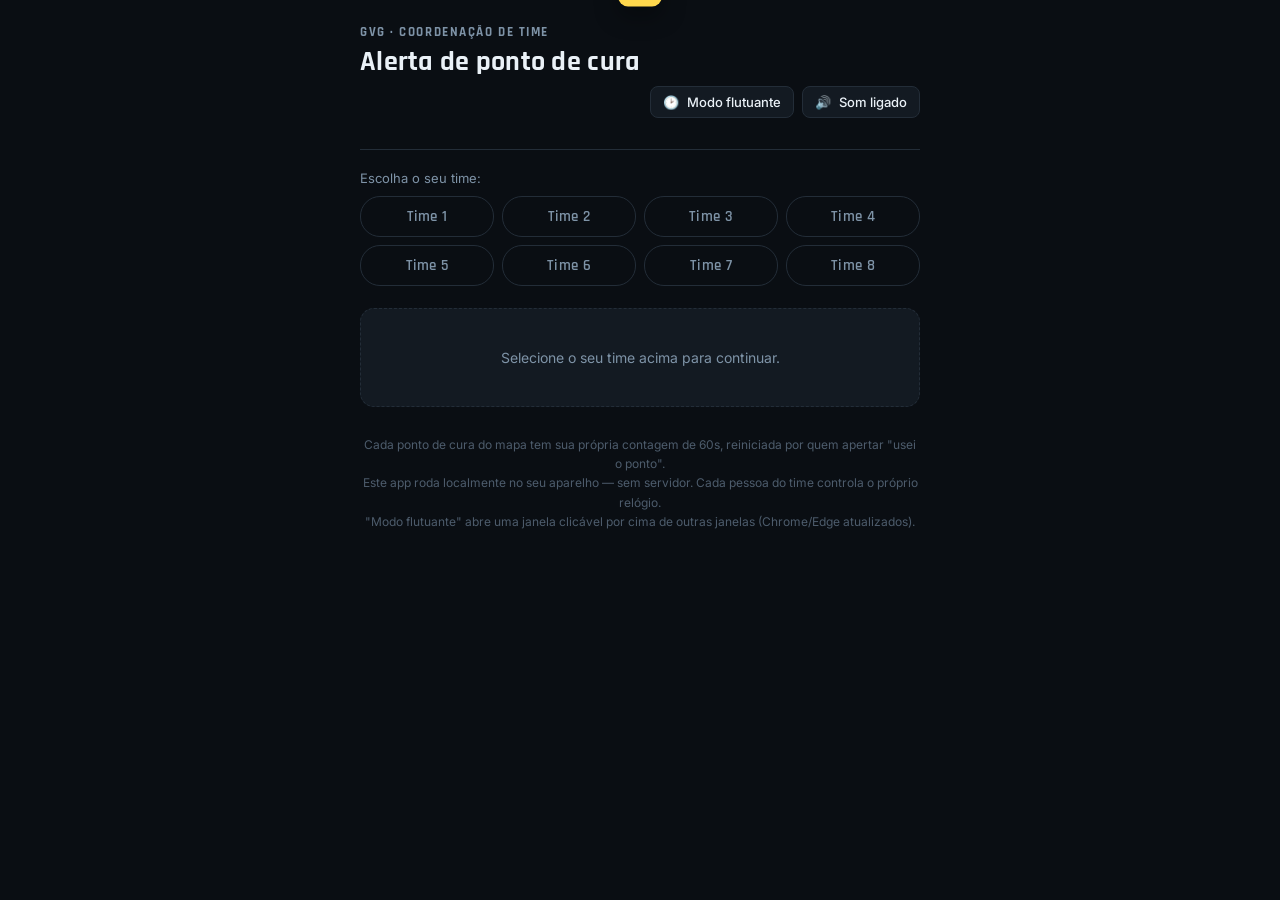
==== index.html @ f30c6ecc "Rename gvg-alerta-cura (3).html to index.html" ====
<!DOCTYPE html>
<html lang="pt-BR">
<head>
<meta charset="UTF-8">
<meta name="viewport" content="width=device-width, initial-scale=1.0">
<title>GVG · Alerta de Cura</title>
<link rel="preconnect" href="https://fonts.googleapis.com">
<link href="https://fonts.googleapis.com/css2?family=Rajdhani:wght@500;600;700&family=Inter:wght@400;500;600&family=JetBrains+Mono:wght@500;700&display=swap" rel="stylesheet">
<style>
  :root{
    --void:#0A0E13;
    --panel:#131A22;
    --panel-2:#0F151C;
    --hairline:#232D38;
    --text:#EAF1F7;
    --dim:#7E93A7;
    --dimmer:#4D5C6C;
    --ready:#FFD84D;
  }
  *{box-sizing:border-box;}
  html,body{margin:0;padding:0;}
  body{
    background:var(--void);
    color:var(--text);
    font-family:'Inter',sans-serif;
    min-height:100vh;
    padding:24px 16px 60px;
  }
  .wrap{max-width:560px;margin:0 auto;}

  header{
    padding-bottom:18px;
    margin-bottom:20px;
    border-bottom:1px solid var(--hairline);
  }
  .eyebrow{
    font-family:'Rajdhani',sans-serif;
    font-weight:700;
    letter-spacing:0.12em;
    font-size:13px;
    color:var(--dim);
    text-transform:uppercase;
    margin:0 0 4px;
  }
  h1{
    font-family:'Rajdhani',sans-serif;
    font-weight:700;
    font-size:28px;
    letter-spacing:0.01em;
    margin:0;
  }
  .status-line{
    font-size:13px;
    color:var(--dim);
    margin-top:6px;
    display:flex;
    align-items:center;
    justify-content:flex-end;
    gap:8px;
    flex-wrap:wrap;
  }
  .sound-btn{
    display:flex;align-items:center;gap:8px;
    background:var(--panel);
    border:1px solid var(--hairline);
    color:var(--text);
    font-family:'Inter',sans-serif;
    font-size:13px;
    font-weight:500;
    padding:7px 12px;
    border-radius:8px;
    cursor:pointer;
  }
  .sound-btn:active{transform:scale(0.97);}
  .sound-btn:disabled{opacity:0.4;cursor:not-allowed;}

  .hidden{display:none !important;}

  .section-label{
    font-size:13px;
    color:var(--dim);
    margin-bottom:10px;
    display:block;
  }
  .picker{margin-bottom:22px;}
  .chip-row{display:flex;gap:8px;flex-wrap:wrap;}
  .chip{
    font-family:'Rajdhani',sans-serif;
    font-weight:600;
    font-size:15px;
    letter-spacing:0.02em;
    padding:10px 14px;
    border-radius:20px;
    border:1.5px solid var(--hairline);
    background:transparent;
    color:var(--dim);
    cursor:pointer;
    flex:1 1 21%;
    min-width:74px;
    text-align:center;
  }
  .chip[data-active="true"]{color:var(--void);border-color:transparent;}

  .map-list{display:flex;flex-direction:column;gap:8px;}
  .map-btn{
    display:flex;
    align-items:center;
    justify-content:space-between;
    width:100%;
    text-align:left;
    background:var(--panel);
    border:1.5px solid var(--hairline);
    border-radius:10px;
    padding:12px 16px;
    color:var(--text);
    cursor:pointer;
    font-family:'Inter',sans-serif;
  }
  .map-btn .map-name{
    font-family:'Rajdhani',sans-serif;
    font-weight:600;
    font-size:16px;
  }
  .map-btn .map-badge{
    font-size:12px;
    color:var(--dim);
    background:var(--panel-2);
    border:1px solid var(--hairline);
    padding:3px 9px;
    border-radius:20px;
    white-space:nowrap;
  }
  .map-btn[data-active="true"]{border-color:var(--accent,#3E8EF7);}
  .map-btn[data-active="true"] .map-badge{color:var(--text);}

  .placeholder{
    background:var(--panel);
    border:1px dashed var(--hairline);
    border-radius:14px;
    padding:40px 20px;
    text-align:center;
    color:var(--dim);
    font-size:14px;
  }

  .top-bar{
    display:flex;
    align-items:center;
    justify-content:space-between;
    gap:10px;
    background:var(--panel);
    border:1px solid var(--hairline);
    border-radius:10px;
    padding:10px 14px;
    margin-bottom:18px;
    font-size:13px;
  }
  .top-bar .info{font-family:'Rajdhani',sans-serif;font-weight:600;font-size:15px;}
  .top-bar .info span.dim{color:var(--dim);font-weight:500;}
  .top-bar button{
    background:var(--panel-2);
    border:1px solid var(--hairline);
    color:var(--text);
    font-size:12px;
    font-weight:600;
    padding:7px 12px;
    border-radius:8px;
    cursor:pointer;
    font-family:'Rajdhani',sans-serif;
  }

  .points-grid{display:flex;flex-direction:column;gap:12px;}

  .card{
    position:relative;
    display:flex;
    align-items:center;
    gap:16px;
    background:var(--panel);
    border:1px solid var(--hairline);
    border-radius:14px;
    padding:14px 16px;
    overflow:hidden;
  }
  .card .band{position:absolute;top:0;left:0;bottom:0;width:4px;}

  .ring-wrap{position:relative;width:92px;height:92px;flex:none;}
  svg.ring{transform:rotate(-90deg);}
  .ring-bg{fill:none;stroke:var(--hairline);stroke-width:7;}
  .ring-fg{fill:none;stroke-width:7;stroke-linecap:round;transition:stroke-dashoffset .3s linear;}
  .ring-center{position:absolute;inset:0;display:flex;flex-direction:column;align-items:center;justify-content:center;}
  .ring-time{font-family:'JetBrains Mono',monospace;font-weight:700;font-size:22px;line-height:1;}
  .ring-unit{font-size:9px;color:var(--dim);letter-spacing:0.05em;margin-top:2px;}

  .card-body{flex:1;min-width:0;}
  .point-name{font-family:'Rajdhani',sans-serif;font-weight:700;font-size:17px;letter-spacing:0.02em;margin-bottom:2px;}
  .status-label{font-family:'Rajdhani',sans-serif;font-weight:700;font-size:13px;letter-spacing:0.02em;margin-bottom:2px;}
  .status-sub{font-size:12px;color:var(--dim);line-height:1.3;margin-bottom:10px;}

  .use-btn{
    font-family:'Rajdhani',sans-serif;
    font-weight:700;
    font-size:13px;
    letter-spacing:0.03em;
    text-transform:uppercase;
    padding:9px 14px;
    border-radius:8px;
    border:none;
    cursor:pointer;
    color:var(--void);
  }
  .use-btn:active{transform:scale(0.97);}

  .card.is-ready{box-shadow:0 0 0 2px var(--ready);}
  .card.is-ready .status-label{color:var(--ready);}
  .card.pulse{animation:pulseGlow 1s ease-in-out infinite;}
  @keyframes pulseGlow{
    0%,100%{box-shadow:0 0 0 2px var(--ready);}
    50%{box-shadow:0 0 18px 3px var(--ready);}
  }

  .alert-banner{
    position:fixed;top:16px;left:50%;
    transform:translateX(-50%) translateY(-140%);
    background:var(--ready);
    color:var(--void);
    font-family:'Rajdhani',sans-serif;
    font-weight:700;
    font-size:15px;
    letter-spacing:0.03em;
    padding:12px 22px;
    border-radius:10px;
    z-index:50;
    transition:transform .35s ease;
    box-shadow:0 8px 24px rgba(0,0,0,0.4);
    max-width:90vw;
    text-align:center;
  }
  .alert-banner.show{transform:translateX(-50%) translateY(0);}

  .pip-note{
    font-size:12px;color:var(--dim);
    background:var(--panel);
    border:1px solid var(--hairline);
    border-radius:10px;
    padding:10px 14px;
    margin-bottom:18px;
    line-height:1.5;
  }
  .pip-note.warn{color:var(--ready);border-color:var(--ready);}

  footer{margin-top:28px;font-size:12px;color:var(--dimmer);text-align:center;line-height:1.6;}
</style>
</head>
<body>
<div class="wrap">

  <header>
    <p class="eyebrow">GVG · Coordenação de time</p>
    <h1>Alerta de ponto de cura</h1>
    <p class="status-line">
      <button class="sound-btn" id="pipBtn" type="button">
        <span>&#128337;</span>
        <span id="pipLabel">Modo flutuante</span>
      </button>
      <button class="sound-btn" id="soundBtn" type="button">
        <span id="soundIcon">&#128266;</span>
        <span id="soundLabel">Som ligado</span>
      </button>
    </p>
  </header>

  <div class="pip-note hidden" id="pipNote"></div>

  <div id="selectionScreen">
    <div class="picker">
      <span class="section-label">Escolha o seu time:</span>
      <div class="chip-row" id="chipRow"></div>
    </div>

    <div id="mapSection" class="hidden">
      <span class="section-label">Mapa do seu time:</span>
      <div class="map-list" id="mapList"></div>
    </div>

    <div class="placeholder" id="placeholder">
      Selecione o seu time acima para continuar.
    </div>
  </div>

  <div id="pointsScreen" class="hidden">
    <div class="top-bar">
      <span class="info" id="topBarInfo">Time · Mapa</span>
      <button id="changeSelectionBtn" type="button">Trocar time/mapa</button>
    </div>
    <div id="pointsHolder" class="points-grid"></div>
  </div>

  <footer>
    Cada ponto de cura do mapa tem sua própria contagem de 60s, reiniciada por quem apertar "usei o ponto".<br>
    Este app roda localmente no seu aparelho — sem servidor. Cada pessoa do time controla o próprio relógio.<br>
    "Modo flutuante" abre uma janela clicável por cima de outras janelas (Chrome/Edge atualizados).
  </footer>

</div>

<div class="alert-banner" id="alertBanner"></div>

<script>
const TEAMS = [
  {id:"1", name:"Time 1", color:"#E5484D"},
  {id:"2", name:"Time 2", color:"#3E8EF7"},
  {id:"3", name:"Time 3", color:"#35C48C"},
  {id:"4", name:"Time 4", color:"#E8B339"},
  {id:"5", name:"Time 5", color:"#9B6BFF"},
  {id:"6", name:"Time 6", color:"#FF8A3D"},
  {id:"7", name:"Time 7", color:"#FF5FA8"},
  {id:"8", name:"Time 8", color:"#38D9E0"}
];

const MAPS = [
  {id:"whisk_peak",   name:"Whisk Peak",          points:[{id:"a",label:"Ponto A"},{id:"c",label:"Ponto C"}]},
  {id:"foosha",       name:"Foosha",              points:[{id:"norte",label:"Norte"},{id:"sul",label:"Sul"}]},
  {id:"shells_town",  name:"Shells Town",         points:[{id:"unico",label:"Único ponto"}]},
  {id:"orange_town",  name:"Orange Town",         points:[{id:"a",label:"Ponto A"},{id:"b",label:"Ponto B"},{id:"c",label:"Ponto C"}]},
  {id:"cocoyasi",     name:"Cocoyasi",            points:[{id:"unico",label:"Único ponto"}]},
  {id:"loguetown",    name:"Loguetown",           points:[]},
  {id:"drum_island",  name:"Drum Island",         points:[{id:"ferreiro",label:"Ferreiro"},{id:"bar1",label:"Bar (1)"},{id:"bar2",label:"Bar (2)"}]},
  {id:"alubarna",     name:"Alubarna",            points:[{id:"norte",label:"Norte"},{id:"sul",label:"Sul"}]},
  {id:"water7",       name:"Water 7",             points:[{id:"leste",label:"Leste"},{id:"oeste",label:"Oeste"}]},
  {id:"enies_lobby",  name:"Enies Lobby",         points:[{id:"unico",label:"Único ponto"}]},
  {id:"amazon_lilly", name:"Amazon Lilly",        points:[]},
  {id:"sabaody",      name:"Sabaody Archipelago", points:[{id:"norte",label:"Norte"},{id:"sudoeste",label:"Sudoeste"},{id:"sudeste",label:"Sudeste"}]}
];

const CYCLE = 60;
const RADIUS = 38;
const CIRC = 2 * Math.PI * RADIUS;
const LS_STATE = "gvg_local_state";
const LS_PREFS = "gvg_local_prefs";

function emptyState(){
  const maps = {}, points = {};
  TEAMS.forEach(t=>{ maps[t.id] = null; points[t.id] = {}; });
  return {maps, points};
}

let state = emptyState();
let myTeam = null;
let soundOn = true;
let alertedFor = {};
let pipWin = null;

const chipRow = document.getElementById('chipRow');
const mapSection = document.getElementById('mapSection');
const mapList = document.getElementById('mapList');
const placeholder = document.getElementById('placeholder');
const selectionScreen = document.getElementById('selectionScreen');
const pointsScreen = document.getElementById('pointsScreen');
const topBarInfo = document.getElementById('topBarInfo');
const changeSelectionBtn = document.getElementById('changeSelectionBtn');
const pointsHolder = document.getElementById('pointsHolder');
const alertBanner = document.getElementById('alertBanner');
const soundBtn = document.getElementById('soundBtn');
const soundIcon = document.getElementById('soundIcon');
const soundLabel = document.getElementById('soundLabel');
const pipBtn = document.getElementById('pipBtn');
const pipLabel = document.getElementById('pipLabel');
const pipNote = document.getElementById('pipNote');

function loadLocal(){
  try{
    const rawState = localStorage.getItem(LS_STATE);
    if(rawState){
      const parsed = JSON.parse(rawState);
      TEAMS.forEach(t=>{
        if(parsed.maps && parsed.maps[t.id] !== undefined) state.maps[t.id] = parsed.maps[t.id];
        if(parsed.points && parsed.points[t.id]) state.points[t.id] = parsed.points[t.id];
      });
    }
  }catch(e){}
  try{
    const rawPrefs = localStorage.getItem(LS_PREFS);
    if(rawPrefs){
      const p = JSON.parse(rawPrefs);
      myTeam = p.myTeam || null;
      soundOn = p.soundOn !== undefined ? p.soundOn : true;
    }
  }catch(e){}
}
function saveState(){ try{ localStorage.setItem(LS_STATE, JSON.stringify(state)); }catch(e){} }
function savePrefs(){ try{ localStorage.setItem(LS_PREFS, JSON.stringify({myTeam, soundOn})); }catch(e){} }

function buildChips(){
  chipRow.innerHTML = TEAMS.map(t=>`
    <button class="chip" data-team="${t.id}" data-active="false" type="button">${t.name}</button>
  `).join('');
  chipRow.querySelectorAll('.chip').forEach(chip=>{
    chip.addEventListener('click', ()=>selectTeam(chip.dataset.team));
  });
}

function currentTeamObj(){ return TEAMS.find(t=>t.id===myTeam); }
function currentMapId(){ return myTeam ? state.maps[myTeam] : null; }
function currentMapObj(){ const id = currentMapId(); return MAPS.find(m=>m.id===id) || null; }

function selectTeam(id){
  myTeam = id;
  renderChips();
  savePrefs();
  renderMapSection();
  closeFloating();
}

function renderChips(){
  chipRow.querySelectorAll('.chip').forEach(chip=>{
    const active = chip.dataset.team === myTeam;
    chip.dataset.active = active ? "true" : "false";
    const team = TEAMS.find(t=>t.id===chip.dataset.team);
    chip.style.background = active ? team.color : 'transparent';
    chip.style.borderColor = active ? team.color : '';
  });
}

function renderMapSection(){
  if(!myTeam){
    mapSection.classList.add('hidden');
    placeholder.classList.remove('hidden');
    placeholder.textContent = 'Selecione o seu time acima para continuar.';
    return;
  }
  mapSection.classList.remove('hidden');
  placeholder.classList.remove('hidden');
  placeholder.textContent = 'Selecione o mapa do seu time acima.';
  const activeMapId = currentMapId();
  const team = currentTeamObj();
  mapList.innerHTML = MAPS.map(m=>`
    <button class="map-btn" data-map="${m.id}" data-active="${m.id===activeMapId}" style="--accent:${team.color}" type="button">
      <span class="map-name">${m.name}</span>
      <span class="map-badge">${m.points.length === 0 ? 'sem cura' : m.points.length + ' ponto' + (m.points.length>1?'s':'')}</span>
    </button>
  `).join('');
  mapList.querySelectorAll('.map-btn').forEach(btn=>{
    btn.addEventListener('click', ()=>selectMap(btn.dataset.map));
  });
}

function selectMap(mapId){
  state.maps[myTeam] = mapId;
  alertedFor = {};
  saveState();
  closeFloating();
  enterPointsScreen();
}

function enterPointsScreen(){
  const map = currentMapObj();
  const team = currentTeamObj();
  if(!map){ renderMapSection(); return; }

  selectionScreen.classList.add('hidden');
  pointsScreen.classList.remove('hidden');
  topBarInfo.innerHTML = `${team.name} <span class="dim">·</span> ${map.name}`;

  if(map.points.length === 0){
    pointsHolder.innerHTML = `<div class="placeholder">${map.name} não tem pontos de cura para monitorar.</div>`;
    return;
  }
  pointsHolder.innerHTML = map.points.map(p => `
    <div class="card" data-point="${p.id}" id="card-${p.id}">
      <div class="band" style="background:${team.color}"></div>
      <div class="ring-wrap">
        <svg class="ring" width="92" height="92" viewBox="0 0 92 92">
          <circle class="ring-bg" cx="46" cy="46" r="${RADIUS}"></circle>
          <circle class="ring-fg" id="ring-${p.id}" cx="46" cy="46" r="${RADIUS}"
            stroke="${team.color}" stroke-dasharray="${CIRC}" stroke-dashoffset="${CIRC}"></circle>
        </svg>
        <div class="ring-center">
          <span class="ring-time" id="time-${p.id}">--</span>
          <span class="ring-unit">seg</span>
        </div>
      </div>
      <div class="card-body">
        <div class="point-name">${p.label}</div>
        <div class="status-label" id="status-${p.id}">Aguardando</div>
        <div class="status-sub" id="sub-${p.id}">Ninguém marcou o uso ainda.</div>
        <button class="use-btn" id="btn-${p.id}" style="background:${team.color}" type="button">Usei o ponto</button>
      </div>
    </div>
  `).join('');
  map.points.forEach(p=>{
    document.getElementById(`btn-${p.id}`).addEventListener('click', ()=>markPointUsed(p.id));
  });
  renderTimers();
}

changeSelectionBtn.addEventListener('click', ()=>{
  pointsScreen.classList.add('hidden');
  selectionScreen.classList.remove('hidden');
  renderChips();
  renderMapSection();
  closeFloating();
});

function renderSoundBtn(){
  soundIcon.textContent = soundOn ? '\u{1F50A}' : '\u{1F507}';
  soundLabel.textContent = soundOn ? 'Som ligado' : 'Som desligado';
}
soundBtn.addEventListener('click', ()=>{
  soundOn = !soundOn;
  renderSoundBtn();
  savePrefs();
});

function markPointUsed(pointId){
  if(!myTeam) return;
  const now = Date.now();
  state.points[myTeam][pointId] = now;
  delete alertedFor[pointId];
  saveState();
  renderTimers();
}

function playBeep(){
  try{
    const ctx = new (window.AudioContext || window.webkitAudioContext)();
    const freqs = [660, 880, 1046];
    freqs.forEach((f, i)=>{
      const osc = ctx.createOscillator();
      const gain = ctx.createGain();
      osc.type = 'sine';
      osc.frequency.value = f;
      gain.gain.setValueAtTime(0.0001, ctx.currentTime + i*0.14);
      gain.gain.exponentialRampToValueAtTime(0.28, ctx.currentTime + i*0.14 + 0.02);
      gain.gain.exponentialRampToValueAtTime(0.0001, ctx.currentTime + i*0.14 + 0.22);
      osc.connect(gain).connect(ctx.destination);
      osc.start(ctx.currentTime + i*0.14);
      osc.stop(ctx.currentTime + i*0.14 + 0.24);
    });
  }catch(e){}
}

function showBanner(text){
  alertBanner.textContent = text;
  alertBanner.classList.add('show');
  clearTimeout(showBanner._t);
  showBanner._t = setTimeout(()=>{ alertBanner.classList.remove('show'); }, 4000);
}

/* ---------- TIMERS (main doc + floating doc together) ---------- */

function renderTimers(){
  const map = currentMapObj();
  if(!map || !myTeam) return;
  const now = Date.now();
  const docs = [document];
  if(pipWin && !pipWin.closed) docs.push(pipWin.document);

  map.points.forEach(p=>{
    const start = state.points[myTeam][p.id];
    const elapsed = start ? (now - start) / 1000 : null;
    const ready = elapsed !== null && elapsed >= CYCLE;
    const remaining = start ? Math.max(0, Math.ceil(CYCLE - elapsed)) : null;

    docs.forEach(doc=>{
      const card = doc.getElementById(`card-${p.id}`);
      if(!card) return;
      const ring = doc.getElementById(`ring-${p.id}`);
      const timeEl = doc.getElementById(`time-${p.id}`);
      const statusEl = doc.getElementById(`status-${p.id}`);
      const subEl = doc.getElementById(`sub-${p.id}`);
      const pring = doc.getElementById(`pring-${p.id}`);

      if(!start){
        if(ring) ring.style.strokeDashoffset = CIRC;
        if(timeEl) timeEl.textContent = '--';
        if(statusEl) statusEl.textContent = 'Aguardando';
        if(subEl) subEl.textContent = 'Sem uso registrado.';
        card.classList.remove('is-ready','pulse');
        if(pring) pring.style.setProperty('--pct','0%');
        return;
      }

      if(!ready){
        const progress = elapsed / CYCLE;
        if(ring) ring.style.strokeDashoffset = CIRC * (1 - progress);
        if(pring) pring.style.setProperty('--pct', Math.round(progress*100)+'%');
        if(timeEl) timeEl.textContent = remaining;
        if(statusEl) statusEl.textContent = 'Curando';
        if(subEl) subEl.textContent = `Disponível em ${remaining}s.`;
        card.classList.remove('is-ready','pulse');
      } else {
        if(ring) ring.style.strokeDashoffset = 0;
        if(pring) pring.style.setProperty('--pct','100%');
        if(timeEl) timeEl.textContent = '60+';
        if(statusEl) statusEl.textContent = 'Disponível';
        if(subEl) subEl.textContent = 'Ponto já renasceu.';
        card.classList.add('is-ready','pulse');
      }
    });

    if(ready && alertedFor[p.id] !== start){
      alertedFor[p.id] = start;
      showBanner(`${p.label}: ponto de cura disponível`);
      if(soundOn) playBeep();
      if(navigator.vibrate){ try{ navigator.vibrate([120,60,120]); }catch(e){} }
    }
  });
}

/* ---------- DOCUMENT PICTURE-IN-PICTURE (real clickable overlay) ---------- */

function showPipNote(text, warn){
  pipNote.textContent = text;
  pipNote.classList.remove('hidden');
  pipNote.classList.toggle('warn', !!warn);
}

function buildFloatingDoc(win, map, team){
  const doc = win.document;
  doc.head.innerHTML = `
    <meta charset="UTF-8">
    <style>
      *{box-sizing:border-box;}
      html,body{margin:0;padding:0;background:#0A0E13;color:#EAF1F7;font-family:system-ui,-apple-system,Segoe UI,sans-serif;}
      .frow{display:flex;align-items:center;gap:10px;padding:10px 12px;border-bottom:1px solid #232D38;}
      .frow:last-child{border-bottom:none;}
      .frow.ready{background:rgba(255,216,77,0.14);}
      .pring{
        --pct:0%;
        width:46px;height:46px;border-radius:50%;flex:none;position:relative;
        background:conic-gradient(${team.color} var(--pct), #232D38 0);
        display:flex;align-items:center;justify-content:center;
      }
      .pring::before{content:'';position:absolute;inset:5px;background:#0A0E13;border-radius:50%;}
      .pring span{position:relative;z-index:1;font-weight:700;font-size:13px;font-family:monospace;}
      .pinfo{flex:1;min-width:0;}
      .pname{font-weight:700;font-size:13px;}
      .pstatus{font-size:11px;color:#7E93A7;margin-top:1px;}
      .pbtn{
        border:none;border-radius:7px;padding:9px 12px;font-weight:700;
        font-size:11px;color:#0A0E13;cursor:pointer;text-transform:uppercase;
        background:${team.color};flex:none;
      }
      .pbtn:active{transform:scale(0.96);}
      .fheader{font-size:11px;color:#7E93A7;padding:8px 12px 4px;}
    </style>
  `;
  const rowsHtml = map.points.map(p => `
    <div class="frow" id="card-${p.id}">
      <div class="pring" id="pring-${p.id}"><span id="time-${p.id}">--</span></div>
      <div class="pinfo">
        <div class="pname">${p.label}</div>
        <div class="pstatus" id="status-${p.id}">Aguardando</div>
      </div>
      <button class="pbtn" id="btn-${p.id}" type="button">Usei</button>
    </div>
  `).join('');
  doc.body.innerHTML = `<div class="fheader">${team.name} · ${map.name}</div>${rowsHtml}`;
  map.points.forEach(p=>{
    doc.getElementById(`btn-${p.id}`).addEventListener('click', ()=>markPointUsed(p.id));
  });
}

async function toggleFloating(){
  if(pipWin && !pipWin.closed){
    pipWin.close();
    return;
  }
  if(!('documentPictureInPicture' in window)){
    showPipNote('Modo flutuante clicável requer Chrome ou Edge atualizado (versão 116 ou mais recente) no computador.', true);
    return;
  }
  const map = currentMapObj();
  const team = currentTeamObj();
  if(!myTeam || !map || map.points.length === 0){
    showPipNote('Selecione um time e um mapa com pontos de cura antes de abrir o modo flutuante.', true);
    return;
  }
  try{
    pipWin = await documentPictureInPicture.requestWindow({
      width: 300,
      height: Math.min(420, 44 + map.points.length * 68)
    });
  }catch(e){
    showPipNote('Não foi possível abrir a janela flutuante agora. Tente de novo.', true);
    return;
  }
  buildFloatingDoc(pipWin, map, team);
  renderTimers();
  pipLabel.textContent = 'Fechar flutuante';
  pipNote.classList.add('hidden');
  pipWin.addEventListener('pagehide', ()=>{
    pipWin = null;
    pipLabel.textContent = 'Modo flutuante';
  });
}

function closeFloating(){
  if(pipWin && !pipWin.closed){
    pipWin.close();
  }
  pipWin = null;
  pipLabel.textContent = 'Modo flutuante';
}

pipBtn.addEventListener('click', toggleFloating);

function tickLoop(){
  renderTimers();
  setInterval(renderTimers, 1000);
}

function init(){
  buildChips();
  loadLocal();
  renderSoundBtn();
  if(!('documentPictureInPicture' in window)){
    showPipNote('Modo flutuante clicável requer Chrome ou Edge atualizado (versão 116+) no computador.', true);
  }
  if(myTeam){
    renderChips();
    if(currentMapId()){
      enterPointsScreen();
    } else {
      renderMapSection();
    }
  }
  tickLoop();
}

init();
</script>
</body>
</html>
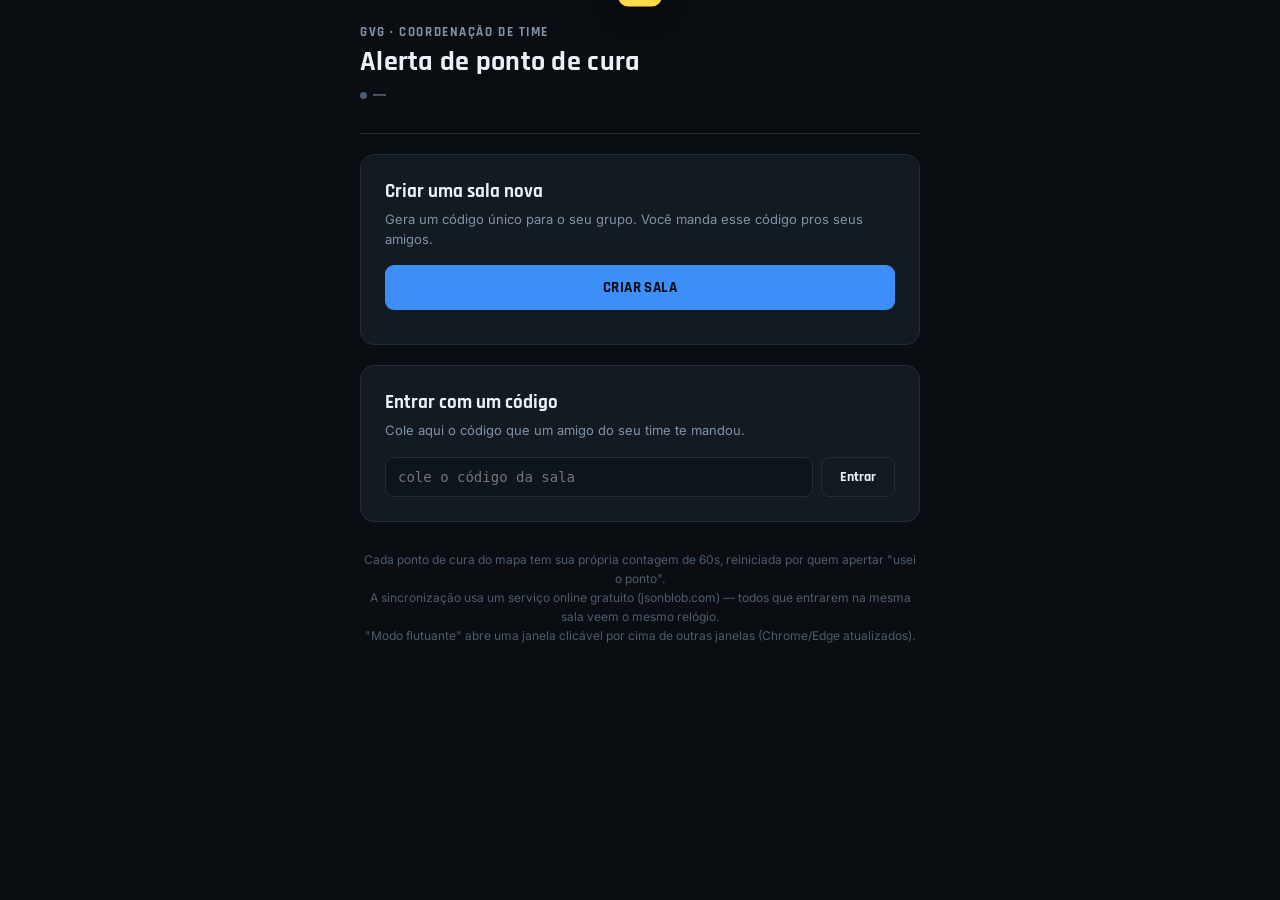
==== commit 842201c3: "Add files via upload" ====
--- a/index.html
+++ b/index.html
@@ -55,10 +55,12 @@
     margin-top:6px;
     display:flex;
     align-items:center;
-    justify-content:flex-end;
+    justify-content:space-between;
     gap:8px;
     flex-wrap:wrap;
   }
+  .status-dot{display:inline-block;width:7px;height:7px;border-radius:50%;background:#35C48C;margin-right:6px;}
+  .status-dot.off{background:var(--dimmer);}
   .sound-btn{
     display:flex;align-items:center;gap:8px;
     background:var(--panel);
@@ -72,118 +74,89 @@
     cursor:pointer;
   }
   .sound-btn:active{transform:scale(0.97);}
-  .sound-btn:disabled{opacity:0.4;cursor:not-allowed;}
 
   .hidden{display:none !important;}
 
-  .section-label{
-    font-size:13px;
-    color:var(--dim);
+  .setup-card{
+    background:var(--panel);
+    border:1px solid var(--hairline);
+    border-radius:14px;
+    padding:24px;
+    margin-bottom:20px;
+  }
+  .setup-card h2{font-family:'Rajdhani',sans-serif;font-size:19px;margin:0 0 6px;}
+  .setup-card p{font-size:13px;color:var(--dim);line-height:1.5;margin:0 0 16px;}
+  .primary-btn{
+    width:100%;
+    font-family:'Rajdhani',sans-serif;
+    font-weight:700;
+    font-size:15px;
+    letter-spacing:0.03em;
+    text-transform:uppercase;
+    padding:13px;
+    border-radius:9px;
+    border:none;
+    cursor:pointer;
+    color:var(--void);
+    background:#3E8EF7;
     margin-bottom:10px;
-    display:block;
-  }
+  }
+  .primary-btn:active{transform:scale(0.98);}
+  .join-row{display:flex;gap:8px;}
+  .join-row input{
+    flex:1;background:var(--panel-2);border:1px solid var(--hairline);color:var(--text);
+    font-family:'JetBrains Mono',monospace;font-size:14px;padding:11px 12px;border-radius:8px;
+  }
+  .join-row button{
+    font-family:'Rajdhani',sans-serif;font-weight:700;font-size:14px;padding:0 18px;
+    border-radius:8px;border:1px solid var(--hairline);background:transparent;color:var(--text);cursor:pointer;
+  }
+  .setup-error{color:#E5484D;font-size:12px;margin-top:8px;display:none;}
+  .setup-error.show{display:block;}
+
+  .room-badge{
+    display:flex;align-items:center;gap:10px;
+    background:var(--panel);border:1px solid var(--hairline);border-radius:10px;
+    padding:10px 14px;margin-bottom:18px;font-size:13px;
+  }
+  .room-badge .code{font-family:'JetBrains Mono',monospace;font-weight:700;letter-spacing:0.03em;color:var(--text);flex:1;}
+  .room-badge button{background:var(--panel-2);border:1px solid var(--hairline);color:var(--dim);font-size:12px;padding:6px 10px;border-radius:6px;cursor:pointer;}
+
+  .section-label{font-size:13px;color:var(--dim);margin-bottom:10px;display:block;}
   .picker{margin-bottom:22px;}
   .chip-row{display:flex;gap:8px;flex-wrap:wrap;}
   .chip{
-    font-family:'Rajdhani',sans-serif;
-    font-weight:600;
-    font-size:15px;
-    letter-spacing:0.02em;
-    padding:10px 14px;
-    border-radius:20px;
-    border:1.5px solid var(--hairline);
-    background:transparent;
-    color:var(--dim);
-    cursor:pointer;
-    flex:1 1 21%;
-    min-width:74px;
-    text-align:center;
+    font-family:'Rajdhani',sans-serif;font-weight:600;font-size:15px;letter-spacing:0.02em;
+    padding:10px 14px;border-radius:20px;border:1.5px solid var(--hairline);background:transparent;
+    color:var(--dim);cursor:pointer;flex:1 1 21%;min-width:74px;text-align:center;
   }
   .chip[data-active="true"]{color:var(--void);border-color:transparent;}
 
   .map-list{display:flex;flex-direction:column;gap:8px;}
   .map-btn{
-    display:flex;
-    align-items:center;
-    justify-content:space-between;
-    width:100%;
-    text-align:left;
-    background:var(--panel);
-    border:1.5px solid var(--hairline);
-    border-radius:10px;
-    padding:12px 16px;
-    color:var(--text);
-    cursor:pointer;
-    font-family:'Inter',sans-serif;
-  }
-  .map-btn .map-name{
-    font-family:'Rajdhani',sans-serif;
-    font-weight:600;
-    font-size:16px;
-  }
-  .map-btn .map-badge{
-    font-size:12px;
-    color:var(--dim);
-    background:var(--panel-2);
-    border:1px solid var(--hairline);
-    padding:3px 9px;
-    border-radius:20px;
-    white-space:nowrap;
-  }
+    display:flex;align-items:center;justify-content:space-between;width:100%;text-align:left;
+    background:var(--panel);border:1.5px solid var(--hairline);border-radius:10px;padding:12px 16px;
+    color:var(--text);cursor:pointer;font-family:'Inter',sans-serif;
+  }
+  .map-btn .map-name{font-family:'Rajdhani',sans-serif;font-weight:600;font-size:16px;}
+  .map-btn .map-badge{font-size:12px;color:var(--dim);background:var(--panel-2);border:1px solid var(--hairline);padding:3px 9px;border-radius:20px;white-space:nowrap;}
   .map-btn[data-active="true"]{border-color:var(--accent,#3E8EF7);}
   .map-btn[data-active="true"] .map-badge{color:var(--text);}
 
-  .placeholder{
-    background:var(--panel);
-    border:1px dashed var(--hairline);
-    border-radius:14px;
-    padding:40px 20px;
-    text-align:center;
-    color:var(--dim);
-    font-size:14px;
-  }
+  .placeholder{background:var(--panel);border:1px dashed var(--hairline);border-radius:14px;padding:40px 20px;text-align:center;color:var(--dim);font-size:14px;}
 
   .top-bar{
-    display:flex;
-    align-items:center;
-    justify-content:space-between;
-    gap:10px;
-    background:var(--panel);
-    border:1px solid var(--hairline);
-    border-radius:10px;
-    padding:10px 14px;
-    margin-bottom:18px;
-    font-size:13px;
+    display:flex;align-items:center;justify-content:space-between;gap:10px;
+    background:var(--panel);border:1px solid var(--hairline);border-radius:10px;padding:10px 14px;
+    margin-bottom:18px;font-size:13px;
   }
   .top-bar .info{font-family:'Rajdhani',sans-serif;font-weight:600;font-size:15px;}
   .top-bar .info span.dim{color:var(--dim);font-weight:500;}
-  .top-bar button{
-    background:var(--panel-2);
-    border:1px solid var(--hairline);
-    color:var(--text);
-    font-size:12px;
-    font-weight:600;
-    padding:7px 12px;
-    border-radius:8px;
-    cursor:pointer;
-    font-family:'Rajdhani',sans-serif;
-  }
+  .top-bar button{background:var(--panel-2);border:1px solid var(--hairline);color:var(--text);font-size:12px;font-weight:600;padding:7px 12px;border-radius:8px;cursor:pointer;font-family:'Rajdhani',sans-serif;}
 
   .points-grid{display:flex;flex-direction:column;gap:12px;}
-
-  .card{
-    position:relative;
-    display:flex;
-    align-items:center;
-    gap:16px;
-    background:var(--panel);
-    border:1px solid var(--hairline);
-    border-radius:14px;
-    padding:14px 16px;
-    overflow:hidden;
-  }
+  .card{position:relative;display:flex;align-items:center;gap:16px;background:var(--panel);border:1px solid var(--hairline);border-radius:14px;padding:14px 16px;overflow:hidden;}
   .card .band{position:absolute;top:0;left:0;bottom:0;width:4px;}
-
   .ring-wrap{position:relative;width:92px;height:92px;flex:none;}
   svg.ring{transform:rotate(-90deg);}
   .ring-bg{fill:none;stroke:var(--hairline);stroke-width:7;}
@@ -191,62 +164,29 @@
   .ring-center{position:absolute;inset:0;display:flex;flex-direction:column;align-items:center;justify-content:center;}
   .ring-time{font-family:'JetBrains Mono',monospace;font-weight:700;font-size:22px;line-height:1;}
   .ring-unit{font-size:9px;color:var(--dim);letter-spacing:0.05em;margin-top:2px;}
-
   .card-body{flex:1;min-width:0;}
   .point-name{font-family:'Rajdhani',sans-serif;font-weight:700;font-size:17px;letter-spacing:0.02em;margin-bottom:2px;}
   .status-label{font-family:'Rajdhani',sans-serif;font-weight:700;font-size:13px;letter-spacing:0.02em;margin-bottom:2px;}
   .status-sub{font-size:12px;color:var(--dim);line-height:1.3;margin-bottom:10px;}
-
   .use-btn{
-    font-family:'Rajdhani',sans-serif;
-    font-weight:700;
-    font-size:13px;
-    letter-spacing:0.03em;
-    text-transform:uppercase;
-    padding:9px 14px;
-    border-radius:8px;
-    border:none;
-    cursor:pointer;
-    color:var(--void);
+    font-family:'Rajdhani',sans-serif;font-weight:700;font-size:13px;letter-spacing:0.03em;text-transform:uppercase;
+    padding:9px 14px;border-radius:8px;border:none;cursor:pointer;color:var(--void);
   }
   .use-btn:active{transform:scale(0.97);}
-
   .card.is-ready{box-shadow:0 0 0 2px var(--ready);}
   .card.is-ready .status-label{color:var(--ready);}
   .card.pulse{animation:pulseGlow 1s ease-in-out infinite;}
-  @keyframes pulseGlow{
-    0%,100%{box-shadow:0 0 0 2px var(--ready);}
-    50%{box-shadow:0 0 18px 3px var(--ready);}
-  }
+  @keyframes pulseGlow{0%,100%{box-shadow:0 0 0 2px var(--ready);}50%{box-shadow:0 0 18px 3px var(--ready);}}
 
   .alert-banner{
-    position:fixed;top:16px;left:50%;
-    transform:translateX(-50%) translateY(-140%);
-    background:var(--ready);
-    color:var(--void);
-    font-family:'Rajdhani',sans-serif;
-    font-weight:700;
-    font-size:15px;
-    letter-spacing:0.03em;
-    padding:12px 22px;
-    border-radius:10px;
-    z-index:50;
-    transition:transform .35s ease;
-    box-shadow:0 8px 24px rgba(0,0,0,0.4);
-    max-width:90vw;
-    text-align:center;
+    position:fixed;top:16px;left:50%;transform:translateX(-50%) translateY(-140%);
+    background:var(--ready);color:var(--void);font-family:'Rajdhani',sans-serif;font-weight:700;font-size:15px;
+    letter-spacing:0.03em;padding:12px 22px;border-radius:10px;z-index:50;transition:transform .35s ease;
+    box-shadow:0 8px 24px rgba(0,0,0,0.4);max-width:90vw;text-align:center;
   }
   .alert-banner.show{transform:translateX(-50%) translateY(0);}
 
-  .pip-note{
-    font-size:12px;color:var(--dim);
-    background:var(--panel);
-    border:1px solid var(--hairline);
-    border-radius:10px;
-    padding:10px 14px;
-    margin-bottom:18px;
-    line-height:1.5;
-  }
+  .pip-note{font-size:12px;color:var(--dim);background:var(--panel);border:1px solid var(--hairline);border-radius:10px;padding:10px 14px;margin-bottom:18px;line-height:1.5;}
   .pip-note.warn{color:var(--ready);border-color:var(--ready);}
 
   footer{margin-top:28px;font-size:12px;color:var(--dimmer);text-align:center;line-height:1.6;}
@@ -259,46 +199,71 @@
     <p class="eyebrow">GVG · Coordenação de time</p>
     <h1>Alerta de ponto de cura</h1>
     <p class="status-line">
-      <button class="sound-btn" id="pipBtn" type="button">
-        <span>&#128337;</span>
-        <span id="pipLabel">Modo flutuante</span>
-      </button>
-      <button class="sound-btn" id="soundBtn" type="button">
-        <span id="soundIcon">&#128266;</span>
-        <span id="soundLabel">Som ligado</span>
-      </button>
+      <span><span class="status-dot off" id="syncDot"></span><span id="syncText">—</span></span>
+      <span style="display:flex;gap:8px;">
+        <button class="sound-btn hidden" id="pipBtn" type="button">
+          <span>&#128337;</span><span id="pipLabel">Modo flutuante</span>
+        </button>
+        <button class="sound-btn hidden" id="soundBtn" type="button">
+          <span id="soundIcon">&#128266;</span><span id="soundLabel">Som ligado</span>
+        </button>
+      </span>
     </p>
   </header>
 
   <div class="pip-note hidden" id="pipNote"></div>
 
-  <div id="selectionScreen">
-    <div class="picker">
-      <span class="section-label">Escolha o seu time:</span>
-      <div class="chip-row" id="chipRow"></div>
+  <!-- ROOM SETUP -->
+  <div id="setupScreen">
+    <div class="setup-card">
+      <h2>Criar uma sala nova</h2>
+      <p>Gera um código único para o seu grupo. Você manda esse código pros seus amigos.</p>
+      <button class="primary-btn" id="createRoomBtn" type="button">Criar sala</button>
     </div>
-
-    <div id="mapSection" class="hidden">
-      <span class="section-label">Mapa do seu time:</span>
-      <div class="map-list" id="mapList"></div>
-    </div>
-
-    <div class="placeholder" id="placeholder">
-      Selecione o seu time acima para continuar.
+    <div class="setup-card">
+      <h2>Entrar com um código</h2>
+      <p>Cole aqui o código que um amigo do seu time te mandou.</p>
+      <div class="join-row">
+        <input type="text" id="joinInput" placeholder="cole o código da sala">
+        <button id="joinRoomBtn" type="button">Entrar</button>
+      </div>
+      <p class="setup-error" id="setupError">Não encontrei essa sala. Confira o código.</p>
     </div>
   </div>
 
-  <div id="pointsScreen" class="hidden">
-    <div class="top-bar">
-      <span class="info" id="topBarInfo">Time · Mapa</span>
-      <button id="changeSelectionBtn" type="button">Trocar time/mapa</button>
+  <!-- MAIN APP -->
+  <div id="mainScreen" class="hidden">
+    <div class="room-badge">
+      <span>Sala:</span>
+      <span class="code" id="roomCodeLabel">—</span>
+      <button id="copyRoomBtn" type="button">Copiar código</button>
+      <button id="leaveRoomBtn" type="button">Trocar</button>
     </div>
-    <div id="pointsHolder" class="points-grid"></div>
+
+    <div id="selectionScreen">
+      <div class="picker">
+        <span class="section-label">Escolha o seu time:</span>
+        <div class="chip-row" id="chipRow"></div>
+      </div>
+      <div id="mapSection" class="hidden">
+        <span class="section-label">Mapa do seu time:</span>
+        <div class="map-list" id="mapList"></div>
+      </div>
+      <div class="placeholder" id="placeholder">Selecione o seu time acima para continuar.</div>
+    </div>
+
+    <div id="pointsScreen" class="hidden">
+      <div class="top-bar">
+        <span class="info" id="topBarInfo">Time · Mapa</span>
+        <button id="changeSelectionBtn" type="button">Trocar time/mapa</button>
+      </div>
+      <div id="pointsHolder" class="points-grid"></div>
+    </div>
   </div>
 
   <footer>
     Cada ponto de cura do mapa tem sua própria contagem de 60s, reiniciada por quem apertar "usei o ponto".<br>
-    Este app roda localmente no seu aparelho — sem servidor. Cada pessoa do time controla o próprio relógio.<br>
+    A sincronização usa um serviço online gratuito (jsonblob.com) — todos que entrarem na mesma sala veem o mesmo relógio.<br>
     "Modo flutuante" abre uma janela clicável por cima de outras janelas (Chrome/Edge atualizados).
   </footer>
 
@@ -336,19 +301,31 @@
 const CYCLE = 60;
 const RADIUS = 38;
 const CIRC = 2 * Math.PI * RADIUS;
-const LS_STATE = "gvg_local_state";
-const LS_PREFS = "gvg_local_prefs";
+const API_BASE = "https://jsonblob.com/api/jsonBlob";
+const LS_ROOM = "gvg_room_id";
+const LS_PREFS = "gvg_prefs";
+const POLL_MS = 2000;
 
 function emptyState(){
   const maps = {}, points = {};
   TEAMS.forEach(t=>{ maps[t.id] = null; points[t.id] = {}; });
   return {maps, points};
 }
+function normalizeState(data){
+  const base = emptyState();
+  if(data){
+    if(data.maps) TEAMS.forEach(t=>{ if(data.maps[t.id] !== undefined) base.maps[t.id] = data.maps[t.id]; });
+    if(data.points) TEAMS.forEach(t=>{ if(data.points[t.id]) Object.assign(base.points[t.id], data.points[t.id]); });
+  }
+  return base;
+}
 
 let state = emptyState();
 let myTeam = null;
 let soundOn = true;
 let alertedFor = {};
+let roomId = null;
+let syncOk = false;
 let pipWin = null;
 
 const chipRow = document.getElementById('chipRow');
@@ -364,37 +341,36 @@
 const soundBtn = document.getElementById('soundBtn');
 const soundIcon = document.getElementById('soundIcon');
 const soundLabel = document.getElementById('soundLabel');
+const syncDot = document.getElementById('syncDot');
+const syncText = document.getElementById('syncText');
 const pipBtn = document.getElementById('pipBtn');
 const pipLabel = document.getElementById('pipLabel');
 const pipNote = document.getElementById('pipNote');
 
-function loadLocal(){
+const setupScreen = document.getElementById('setupScreen');
+const mainScreen = document.getElementById('mainScreen');
+const createRoomBtn = document.getElementById('createRoomBtn');
+const joinInput = document.getElementById('joinInput');
+const joinRoomBtn = document.getElementById('joinRoomBtn');
+const setupError = document.getElementById('setupError');
+const roomCodeLabel = document.getElementById('roomCodeLabel');
+const copyRoomBtn = document.getElementById('copyRoomBtn');
+const leaveRoomBtn = document.getElementById('leaveRoomBtn');
+
+function loadPrefsLocal(){
   try{
-    const rawState = localStorage.getItem(LS_STATE);
-    if(rawState){
-      const parsed = JSON.parse(rawState);
-      TEAMS.forEach(t=>{
-        if(parsed.maps && parsed.maps[t.id] !== undefined) state.maps[t.id] = parsed.maps[t.id];
-        if(parsed.points && parsed.points[t.id]) state.points[t.id] = parsed.points[t.id];
-      });
-    }
-  }catch(e){}
-  try{
-    const rawPrefs = localStorage.getItem(LS_PREFS);
-    if(rawPrefs){
-      const p = JSON.parse(rawPrefs);
+    const raw = localStorage.getItem(LS_PREFS);
+    if(raw){
+      const p = JSON.parse(raw);
       myTeam = p.myTeam || null;
       soundOn = p.soundOn !== undefined ? p.soundOn : true;
     }
   }catch(e){}
 }
-function saveState(){ try{ localStorage.setItem(LS_STATE, JSON.stringify(state)); }catch(e){} }
-function savePrefs(){ try{ localStorage.setItem(LS_PREFS, JSON.stringify({myTeam, soundOn})); }catch(e){} }
+function savePrefsLocal(){ try{ localStorage.setItem(LS_PREFS, JSON.stringify({myTeam, soundOn})); }catch(e){} }
 
 function buildChips(){
-  chipRow.innerHTML = TEAMS.map(t=>`
-    <button class="chip" data-team="${t.id}" data-active="false" type="button">${t.name}</button>
-  `).join('');
+  chipRow.innerHTML = TEAMS.map(t=>`<button class="chip" data-team="${t.id}" data-active="false" type="button">${t.name}</button>`).join('');
   chipRow.querySelectorAll('.chip').forEach(chip=>{
     chip.addEventListener('click', ()=>selectTeam(chip.dataset.team));
   });
@@ -407,9 +383,15 @@
 function selectTeam(id){
   myTeam = id;
   renderChips();
-  savePrefs();
-  renderMapSection();
+  savePrefsLocal();
   closeFloating();
+  if(currentMapId()){
+    enterPointsScreen();
+  } else {
+    pointsScreen.classList.add('hidden');
+    selectionScreen.classList.remove('hidden');
+    renderMapSection();
+  }
 }
 
 function renderChips(){
@@ -445,18 +427,18 @@
   });
 }
 
-function selectMap(mapId){
+async function selectMap(mapId){
   state.maps[myTeam] = mapId;
   alertedFor = {};
-  saveState();
   closeFloating();
   enterPointsScreen();
+  await pushState();
 }
 
 function enterPointsScreen(){
   const map = currentMapObj();
   const team = currentTeamObj();
-  if(!map){ renderMapSection(); return; }
+  if(!map){ selectionScreen.classList.remove('hidden'); pointsScreen.classList.add('hidden'); renderMapSection(); return; }
 
   selectionScreen.classList.add('hidden');
   pointsScreen.classList.remove('hidden');
@@ -509,17 +491,157 @@
 soundBtn.addEventListener('click', ()=>{
   soundOn = !soundOn;
   renderSoundBtn();
-  savePrefs();
+  savePrefsLocal();
 });
 
-function markPointUsed(pointId){
+/* ---------- ROOM (jsonblob backend) ---------- */
+
+async function createRoom(){
+  createRoomBtn.disabled = true;
+  createRoomBtn.textContent = 'Criando...';
+  try{
+    const res = await fetch(API_BASE, {
+      method: 'POST',
+      headers: {'Content-Type':'application/json','Accept':'application/json'},
+      body: JSON.stringify(emptyState())
+    });
+    if(!res.ok) throw new Error('fail');
+    const loc = res.headers.get('Location');
+    const id = loc ? loc.split('/').pop() : null;
+    if(!id) throw new Error('no id');
+    roomId = id;
+    localStorage.setItem(LS_ROOM, roomId);
+    enterMainScreen();
+  }catch(e){
+    setupError.textContent = 'Não consegui criar a sala agora. Verifique sua internet e tente de novo.';
+    setupError.classList.add('show');
+  }
+  createRoomBtn.disabled = false;
+  createRoomBtn.textContent = 'Criar sala';
+}
+
+async function joinRoom(){
+  const code = joinInput.value.trim();
+  if(!code) return;
+  joinRoomBtn.disabled = true;
+  setupError.classList.remove('show');
+  try{
+    const res = await fetch(`${API_BASE}/${code}`, {headers:{'Accept':'application/json'}});
+    if(!res.ok) throw new Error('not found');
+    const data = await res.json();
+    state = normalizeState(data);
+    roomId = code;
+    localStorage.setItem(LS_ROOM, roomId);
+    enterMainScreen();
+  }catch(e){
+    setupError.textContent = 'Não encontrei essa sala. Confira o código.';
+    setupError.classList.add('show');
+  }
+  joinRoomBtn.disabled = false;
+}
+
+createRoomBtn.addEventListener('click', createRoom);
+joinRoomBtn.addEventListener('click', joinRoom);
+joinInput.addEventListener('keydown', (e)=>{ if(e.key === 'Enter') joinRoom(); });
+
+copyRoomBtn.addEventListener('click', async ()=>{
+  try{
+    await navigator.clipboard.writeText(roomId);
+    copyRoomBtn.textContent = 'Copiado!';
+    setTimeout(()=>{ copyRoomBtn.textContent = 'Copiar código'; }, 1500);
+  }catch(e){
+    prompt('Copie o código da sala:', roomId);
+  }
+});
+
+leaveRoomBtn.addEventListener('click', ()=>{
+  if(!confirm('Sair desta sala? Você vai precisar do código de novo (ou criar outra) para voltar.')) return;
+  localStorage.removeItem(LS_ROOM);
+  roomId = null;
+  stopPolling();
+  closeFloating();
+  mainScreen.classList.add('hidden');
+  setupScreen.classList.remove('hidden');
+  soundBtn.classList.add('hidden');
+  pipBtn.classList.add('hidden');
+});
+
+function enterMainScreen(){
+  roomCodeLabel.textContent = roomId;
+  setupScreen.classList.add('hidden');
+  mainScreen.classList.remove('hidden');
+  soundBtn.classList.remove('hidden');
+  pipBtn.classList.remove('hidden');
+  renderChips();
+  if(myTeam && currentMapId()){
+    enterPointsScreen();
+  } else if(myTeam){
+    renderMapSection();
+  }
+  startPolling();
+}
+
+/* ---------- SYNC ---------- */
+
+async function fetchState(){
+  try{
+    const res = await fetch(`${API_BASE}/${roomId}`, {headers:{'Accept':'application/json'}});
+    if(!res.ok) throw new Error('bad status');
+    const data = await res.json();
+    state = normalizeState(data);
+    syncOk = true;
+  }catch(e){
+    syncOk = false;
+  }
+  syncDot.classList.toggle('off', !syncOk);
+  syncText.textContent = syncOk ? 'sincronizado com o time' : 'sem conexão — tentando de novo...';
+}
+
+async function pushState(){
+  if(!roomId) return;
+  try{
+    await fetch(`${API_BASE}/${roomId}`, {
+      method: 'PUT',
+      headers: {'Content-Type':'application/json','Accept':'application/json'},
+      body: JSON.stringify(state)
+    });
+  }catch(e){}
+}
+
+async function markPointUsed(pointId){
   if(!myTeam) return;
   const now = Date.now();
   state.points[myTeam][pointId] = now;
   delete alertedFor[pointId];
-  saveState();
   renderTimers();
-}
+  await pushState();
+}
+
+let pollTimer = null;
+function startPolling(){
+  if(pollTimer) return;
+  const tick = async ()=>{
+    const prevMapId = currentMapId();
+    await fetchState();
+    const nowMapId = currentMapId();
+    if(myTeam){
+      if(nowMapId && (nowMapId !== prevMapId || pointsScreen.classList.contains('hidden'))){
+        enterPointsScreen();
+      } else if(nowMapId){
+        renderTimers();
+      } else {
+        renderMapSection();
+      }
+    }
+  };
+  tick();
+  pollTimer = setInterval(tick, POLL_MS);
+}
+function stopPolling(){
+  if(pollTimer){ clearInterval(pollTimer); pollTimer = null; }
+}
+
+/* ---------- SOUND / ALERT ---------- */
 
 function playBeep(){
   try{
@@ -580,7 +702,6 @@
         if(pring) pring.style.setProperty('--pct','0%');
         return;
       }
-
       if(!ready){
         const progress = elapsed / CYCLE;
         if(ring) ring.style.strokeDashoffset = CIRC * (1 - progress);
@@ -608,7 +729,7 @@
   });
 }
 
-/* ---------- DOCUMENT PICTURE-IN-PICTURE (real clickable overlay) ---------- */
+/* ---------- DOCUMENT PICTURE-IN-PICTURE ---------- */
 
 function showPipNote(text, warn){
   pipNote.textContent = text;
@@ -625,23 +746,13 @@
       html,body{margin:0;padding:0;background:#0A0E13;color:#EAF1F7;font-family:system-ui,-apple-system,Segoe UI,sans-serif;}
       .frow{display:flex;align-items:center;gap:10px;padding:10px 12px;border-bottom:1px solid #232D38;}
       .frow:last-child{border-bottom:none;}
-      .frow.ready{background:rgba(255,216,77,0.14);}
-      .pring{
-        --pct:0%;
-        width:46px;height:46px;border-radius:50%;flex:none;position:relative;
-        background:conic-gradient(${team.color} var(--pct), #232D38 0);
-        display:flex;align-items:center;justify-content:center;
-      }
+      .pring{--pct:0%;width:46px;height:46px;border-radius:50%;flex:none;position:relative;background:conic-gradient(${team.color} var(--pct), #232D38 0);display:flex;align-items:center;justify-content:center;}
       .pring::before{content:'';position:absolute;inset:5px;background:#0A0E13;border-radius:50%;}
       .pring span{position:relative;z-index:1;font-weight:700;font-size:13px;font-family:monospace;}
       .pinfo{flex:1;min-width:0;}
       .pname{font-weight:700;font-size:13px;}
       .pstatus{font-size:11px;color:#7E93A7;margin-top:1px;}
-      .pbtn{
-        border:none;border-radius:7px;padding:9px 12px;font-weight:700;
-        font-size:11px;color:#0A0E13;cursor:pointer;text-transform:uppercase;
-        background:${team.color};flex:none;
-      }
+      .pbtn{border:none;border-radius:7px;padding:9px 12px;font-weight:700;font-size:11px;color:#0A0E13;cursor:pointer;text-transform:uppercase;background:${team.color};flex:none;}
       .pbtn:active{transform:scale(0.96);}
       .fheader{font-size:11px;color:#7E93A7;padding:8px 12px 4px;}
     </style>
@@ -663,10 +774,7 @@
 }
 
 async function toggleFloating(){
-  if(pipWin && !pipWin.closed){
-    pipWin.close();
-    return;
-  }
+  if(pipWin && !pipWin.closed){ pipWin.close(); return; }
   if(!('documentPictureInPicture' in window)){
     showPipNote('Modo flutuante clicável requer Chrome ou Edge atualizado (versão 116 ou mais recente) no computador.', true);
     return;
@@ -695,38 +803,25 @@
     pipLabel.textContent = 'Modo flutuante';
   });
 }
-
 function closeFloating(){
-  if(pipWin && !pipWin.closed){
-    pipWin.close();
-  }
+  if(pipWin && !pipWin.closed) pipWin.close();
   pipWin = null;
   pipLabel.textContent = 'Modo flutuante';
 }
-
 pipBtn.addEventListener('click', toggleFloating);
 
-function tickLoop(){
-  renderTimers();
-  setInterval(renderTimers, 1000);
-}
-
-function init(){
+async function init(){
   buildChips();
-  loadLocal();
+  loadPrefsLocal();
   renderSoundBtn();
   if(!('documentPictureInPicture' in window)){
     showPipNote('Modo flutuante clicável requer Chrome ou Edge atualizado (versão 116+) no computador.', true);
   }
-  if(myTeam){
-    renderChips();
-    if(currentMapId()){
-      enterPointsScreen();
-    } else {
-      renderMapSection();
-    }
-  }
-  tickLoop();
+  const savedRoom = localStorage.getItem(LS_ROOM);
+  if(savedRoom){
+    roomId = savedRoom;
+    enterMainScreen();
+  }
 }
 
 init();
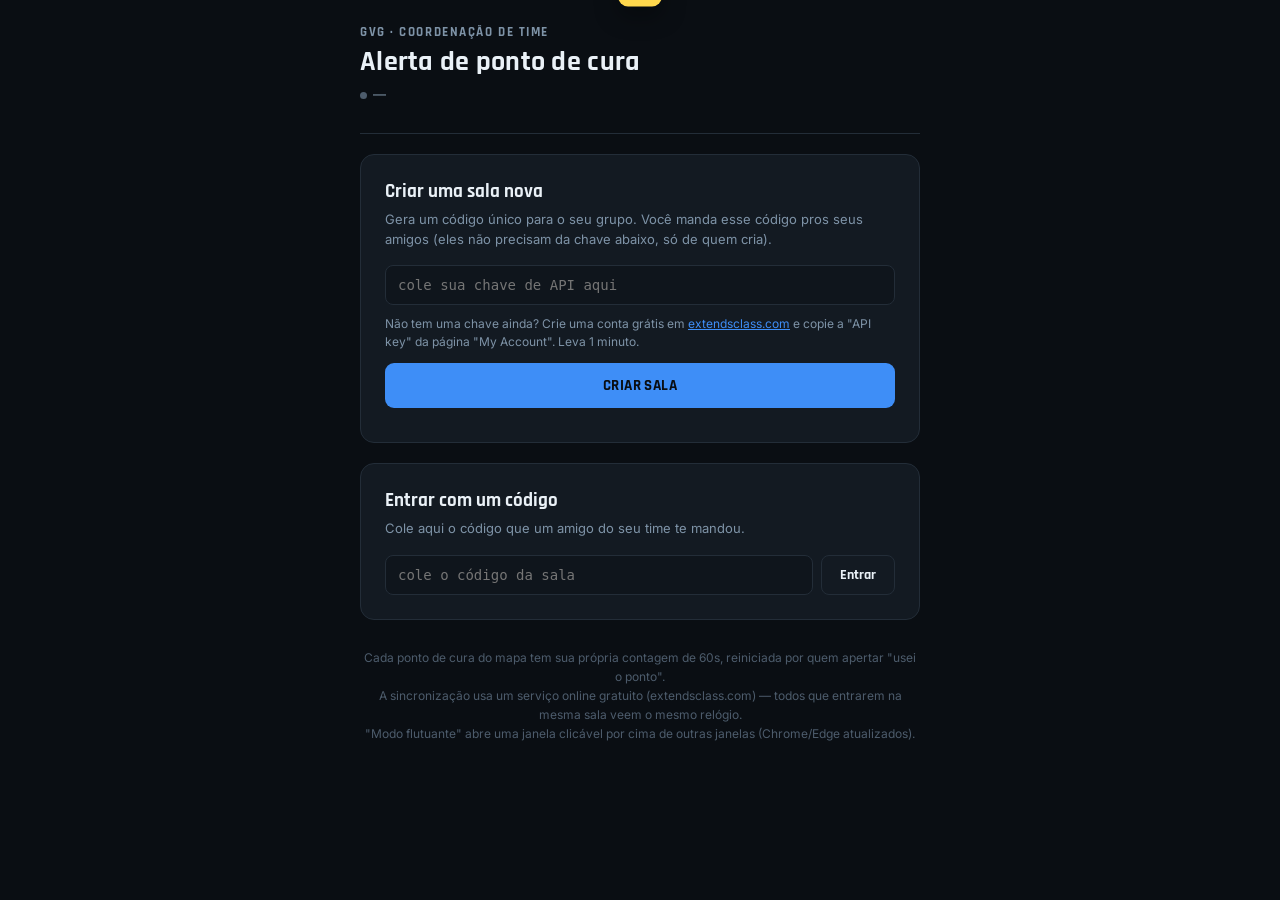
==== commit 32be4ae4: "Add files via upload" ====
--- a/index.html
+++ b/index.html
@@ -217,7 +217,15 @@
   <div id="setupScreen">
     <div class="setup-card">
       <h2>Criar uma sala nova</h2>
-      <p>Gera um código único para o seu grupo. Você manda esse código pros seus amigos.</p>
+      <p>Gera um código único para o seu grupo. Você manda esse código pros seus amigos (eles não precisam da chave abaixo, só de quem cria).</p>
+      <div class="join-row" style="margin-bottom:10px;">
+        <input type="text" id="apiKeyInput" placeholder="cole sua chave de API aqui">
+      </div>
+      <p style="font-size:12px;color:var(--dim);margin:0 0 12px;">
+        Não tem uma chave ainda? Crie uma conta grátis em
+        <a href="https://extendsclass.com/connect" target="_blank" style="color:#3E8EF7;">extendsclass.com</a>
+        e copie a "API key" da página "My Account". Leva 1 minuto.
+      </p>
       <button class="primary-btn" id="createRoomBtn" type="button">Criar sala</button>
     </div>
     <div class="setup-card">
@@ -263,7 +271,7 @@
 
   <footer>
     Cada ponto de cura do mapa tem sua própria contagem de 60s, reiniciada por quem apertar "usei o ponto".<br>
-    A sincronização usa um serviço online gratuito (jsonblob.com) — todos que entrarem na mesma sala veem o mesmo relógio.<br>
+    A sincronização usa um serviço online gratuito (extendsclass.com) — todos que entrarem na mesma sala veem o mesmo relógio.<br>
     "Modo flutuante" abre uma janela clicável por cima de outras janelas (Chrome/Edge atualizados).
   </footer>
 
@@ -301,10 +309,11 @@
 const CYCLE = 60;
 const RADIUS = 38;
 const CIRC = 2 * Math.PI * RADIUS;
-const API_BASE = "https://jsonblob.com/api/jsonBlob";
+const API_BASE = "https://json.extendsclass.com/bin";
+const LS_APIKEY = "gvg_api_key";
 const LS_ROOM = "gvg_room_id";
 const LS_PREFS = "gvg_prefs";
-const POLL_MS = 2000;
+const POLL_MS = 4000;
 
 function emptyState(){
   const maps = {}, points = {};
@@ -350,6 +359,7 @@
 const setupScreen = document.getElementById('setupScreen');
 const mainScreen = document.getElementById('mainScreen');
 const createRoomBtn = document.getElementById('createRoomBtn');
+const apiKeyInput = document.getElementById('apiKeyInput');
 const joinInput = document.getElementById('joinInput');
 const joinRoomBtn = document.getElementById('joinRoomBtn');
 const setupError = document.getElementById('setupError');
@@ -494,24 +504,38 @@
   savePrefsLocal();
 });
 
-/* ---------- ROOM (jsonblob backend) ---------- */
+/* ---------- ROOM (extendsclass.com backend) ---------- */
 
 async function createRoom(){
+  const apiKey = apiKeyInput.value.trim();
+  if(!apiKey){
+    setupError.textContent = 'Cole sua chave de API acima antes de criar a sala (veja o link para conseguir uma grátis).';
+    setupError.classList.add('show');
+    return;
+  }
+  localStorage.setItem(LS_APIKEY, apiKey);
   createRoomBtn.disabled = true;
   createRoomBtn.textContent = 'Criando...';
+  setupError.classList.remove('show');
   try{
     const res = await fetch(API_BASE, {
       method: 'POST',
-      headers: {'Content-Type':'application/json','Accept':'application/json'},
+      headers: {'Content-Type':'application/json','Api-key': apiKey},
       body: JSON.stringify(emptyState())
     });
-    if(!res.ok) throw new Error('fail');
-    const loc = res.headers.get('Location');
-    const id = loc ? loc.split('/').pop() : null;
-    if(!id) throw new Error('no id');
-    roomId = id;
-    localStorage.setItem(LS_ROOM, roomId);
-    enterMainScreen();
+    if(res.status === 401){
+      setupError.textContent = 'Chave de API inválida. Confira se copiou certinho de extendsclass.com.';
+      setupError.classList.add('show');
+    } else if(!res.ok){
+      throw new Error('fail');
+    } else {
+      const data = await res.json();
+      const id = data && data.id;
+      if(!id) throw new Error('no id');
+      roomId = id;
+      localStorage.setItem(LS_ROOM, roomId);
+      enterMainScreen();
+    }
   }catch(e){
     setupError.textContent = 'Não consegui criar a sala agora. Verifique sua internet e tente de novo.';
     setupError.classList.add('show');
@@ -602,7 +626,7 @@
   try{
     await fetch(`${API_BASE}/${roomId}`, {
       method: 'PUT',
-      headers: {'Content-Type':'application/json','Accept':'application/json'},
+      headers: {'Content-Type':'application/json'},
       body: JSON.stringify(state)
     });
   }catch(e){}
@@ -814,6 +838,8 @@
   buildChips();
   loadPrefsLocal();
   renderSoundBtn();
+  const savedKey = localStorage.getItem(LS_APIKEY);
+  if(savedKey) apiKeyInput.value = savedKey;
   if(!('documentPictureInPicture' in window)){
     showPipNote('Modo flutuante clicável requer Chrome ou Edge atualizado (versão 116+) no computador.', true);
   }
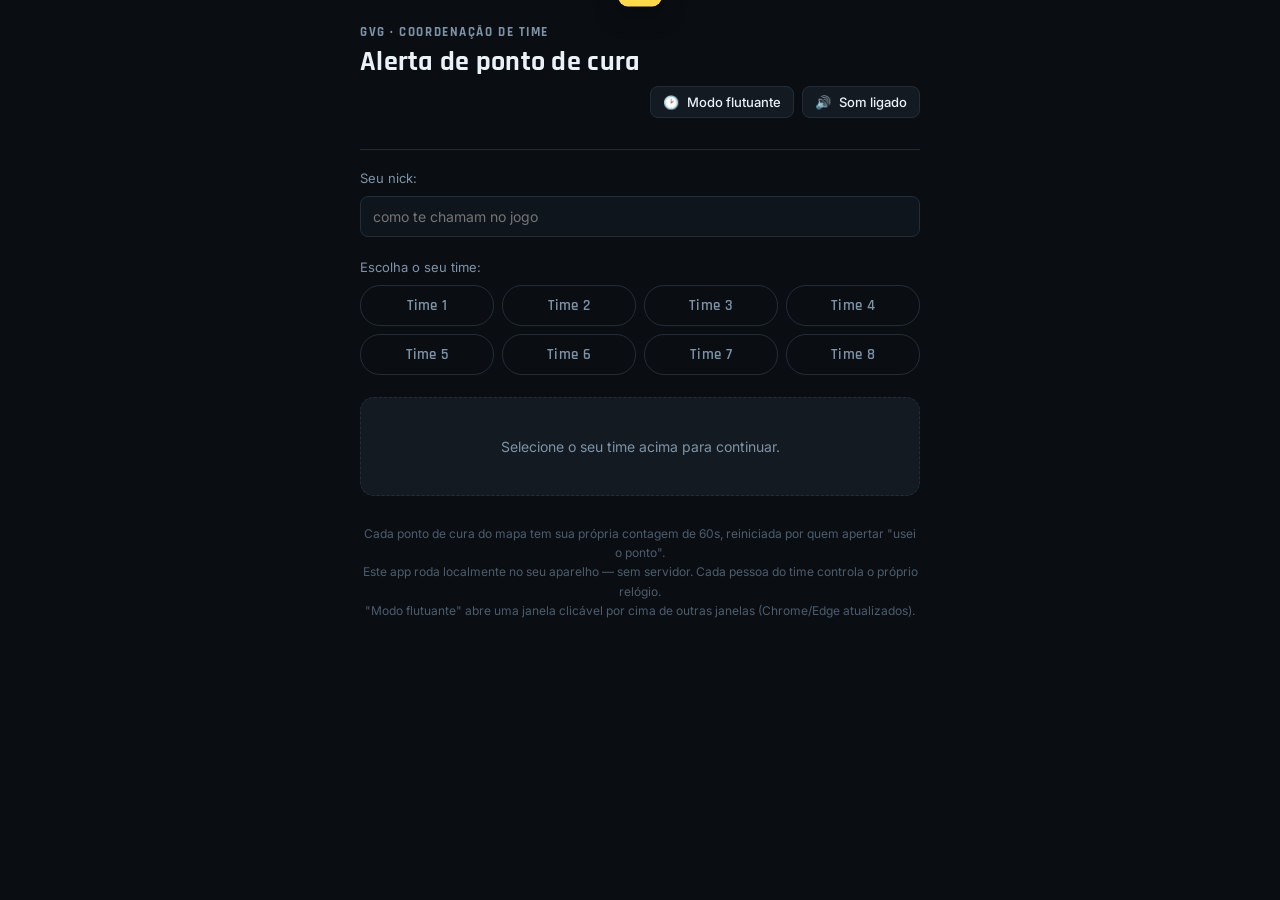
==== commit ea974e9a: "Add files via upload" ====
--- a/index.html
+++ b/index.html
@@ -55,12 +55,10 @@
     margin-top:6px;
     display:flex;
     align-items:center;
-    justify-content:space-between;
+    justify-content:flex-end;
     gap:8px;
     flex-wrap:wrap;
   }
-  .status-dot{display:inline-block;width:7px;height:7px;border-radius:50%;background:#35C48C;margin-right:6px;}
-  .status-dot.off{background:var(--dimmer);}
   .sound-btn{
     display:flex;align-items:center;gap:8px;
     background:var(--panel);
@@ -77,86 +75,127 @@
 
   .hidden{display:none !important;}
 
-  .setup-card{
+  .section-label{
+    font-size:13px;
+    color:var(--dim);
+    margin-bottom:10px;
+    display:block;
+  }
+  .picker{margin-bottom:22px;}
+  .chip-row{display:flex;gap:8px;flex-wrap:wrap;}
+  .chip{
+    font-family:'Rajdhani',sans-serif;
+    font-weight:600;
+    font-size:15px;
+    letter-spacing:0.02em;
+    padding:10px 14px;
+    border-radius:20px;
+    border:1.5px solid var(--hairline);
+    background:transparent;
+    color:var(--dim);
+    cursor:pointer;
+    flex:1 1 21%;
+    min-width:74px;
+    text-align:center;
+  }
+  .chip[data-active="true"]{color:var(--void);border-color:transparent;}
+
+  .map-list{display:flex;flex-direction:column;gap:8px;}
+  .map-btn{
+    display:flex;
+    align-items:center;
+    justify-content:space-between;
+    width:100%;
+    text-align:left;
+    background:var(--panel);
+    border:1.5px solid var(--hairline);
+    border-radius:10px;
+    padding:12px 16px;
+    color:var(--text);
+    cursor:pointer;
+    font-family:'Inter',sans-serif;
+  }
+  .map-btn .map-name{
+    font-family:'Rajdhani',sans-serif;
+    font-weight:600;
+    font-size:16px;
+  }
+  .map-btn .map-badge{
+    font-size:12px;
+    color:var(--dim);
+    background:var(--panel-2);
+    border:1px solid var(--hairline);
+    padding:3px 9px;
+    border-radius:20px;
+    white-space:nowrap;
+  }
+  .map-btn[data-active="true"]{border-color:var(--accent,#3E8EF7);}
+  .map-btn[data-active="true"] .map-badge{color:var(--text);}
+
+  .placeholder{
+    background:var(--panel);
+    border:1px dashed var(--hairline);
+    border-radius:14px;
+    padding:40px 20px;
+    text-align:center;
+    color:var(--dim);
+    font-size:14px;
+  }
+
+  .top-bar{
+    display:flex;
+    align-items:center;
+    justify-content:space-between;
+    gap:10px;
+    background:var(--panel);
+    border:1px solid var(--hairline);
+    border-radius:10px;
+    padding:10px 14px;
+    margin-bottom:18px;
+    font-size:13px;
+  }
+  .top-bar .info{font-family:'Rajdhani',sans-serif;font-weight:600;font-size:15px;}
+  .top-bar .info span.dim{color:var(--dim);font-weight:500;}
+  .top-bar button{
+    background:var(--panel-2);
+    border:1px solid var(--hairline);
+    color:var(--text);
+    font-size:12px;
+    font-weight:600;
+    padding:7px 12px;
+    border-radius:8px;
+    cursor:pointer;
+    font-family:'Rajdhani',sans-serif;
+  }
+
+  .enemy-section{margin-bottom:20px;}
+  .enemy-row{display:flex;gap:10px;flex-wrap:wrap;}
+  .enemy-dot{
+    width:52px;height:52px;border-radius:50%;flex:none;
+    display:flex;align-items:center;justify-content:center;
+    font-family:'JetBrains Mono',monospace;font-weight:700;font-size:15px;
+    border:none;cursor:pointer;transition:transform .1s;
+  }
+  .enemy-dot:active{transform:scale(0.93);}
+  .enemy-dot.dead{cursor:default;}
+  .enemy-dot-label{font-size:10px;color:var(--dim);text-align:center;margin-top:4px;font-family:'Inter',sans-serif;}
+  .enemy-col{display:flex;flex-direction:column;align-items:center;}
+
+  .points-grid{display:flex;flex-direction:column;gap:12px;}
+
+  .card{
+    position:relative;
+    display:flex;
+    align-items:center;
+    gap:16px;
     background:var(--panel);
     border:1px solid var(--hairline);
     border-radius:14px;
-    padding:24px;
-    margin-bottom:20px;
-  }
-  .setup-card h2{font-family:'Rajdhani',sans-serif;font-size:19px;margin:0 0 6px;}
-  .setup-card p{font-size:13px;color:var(--dim);line-height:1.5;margin:0 0 16px;}
-  .primary-btn{
-    width:100%;
-    font-family:'Rajdhani',sans-serif;
-    font-weight:700;
-    font-size:15px;
-    letter-spacing:0.03em;
-    text-transform:uppercase;
-    padding:13px;
-    border-radius:9px;
-    border:none;
-    cursor:pointer;
-    color:var(--void);
-    background:#3E8EF7;
-    margin-bottom:10px;
-  }
-  .primary-btn:active{transform:scale(0.98);}
-  .join-row{display:flex;gap:8px;}
-  .join-row input{
-    flex:1;background:var(--panel-2);border:1px solid var(--hairline);color:var(--text);
-    font-family:'JetBrains Mono',monospace;font-size:14px;padding:11px 12px;border-radius:8px;
-  }
-  .join-row button{
-    font-family:'Rajdhani',sans-serif;font-weight:700;font-size:14px;padding:0 18px;
-    border-radius:8px;border:1px solid var(--hairline);background:transparent;color:var(--text);cursor:pointer;
-  }
-  .setup-error{color:#E5484D;font-size:12px;margin-top:8px;display:none;}
-  .setup-error.show{display:block;}
-
-  .room-badge{
-    display:flex;align-items:center;gap:10px;
-    background:var(--panel);border:1px solid var(--hairline);border-radius:10px;
-    padding:10px 14px;margin-bottom:18px;font-size:13px;
-  }
-  .room-badge .code{font-family:'JetBrains Mono',monospace;font-weight:700;letter-spacing:0.03em;color:var(--text);flex:1;}
-  .room-badge button{background:var(--panel-2);border:1px solid var(--hairline);color:var(--dim);font-size:12px;padding:6px 10px;border-radius:6px;cursor:pointer;}
-
-  .section-label{font-size:13px;color:var(--dim);margin-bottom:10px;display:block;}
-  .picker{margin-bottom:22px;}
-  .chip-row{display:flex;gap:8px;flex-wrap:wrap;}
-  .chip{
-    font-family:'Rajdhani',sans-serif;font-weight:600;font-size:15px;letter-spacing:0.02em;
-    padding:10px 14px;border-radius:20px;border:1.5px solid var(--hairline);background:transparent;
-    color:var(--dim);cursor:pointer;flex:1 1 21%;min-width:74px;text-align:center;
-  }
-  .chip[data-active="true"]{color:var(--void);border-color:transparent;}
-
-  .map-list{display:flex;flex-direction:column;gap:8px;}
-  .map-btn{
-    display:flex;align-items:center;justify-content:space-between;width:100%;text-align:left;
-    background:var(--panel);border:1.5px solid var(--hairline);border-radius:10px;padding:12px 16px;
-    color:var(--text);cursor:pointer;font-family:'Inter',sans-serif;
-  }
-  .map-btn .map-name{font-family:'Rajdhani',sans-serif;font-weight:600;font-size:16px;}
-  .map-btn .map-badge{font-size:12px;color:var(--dim);background:var(--panel-2);border:1px solid var(--hairline);padding:3px 9px;border-radius:20px;white-space:nowrap;}
-  .map-btn[data-active="true"]{border-color:var(--accent,#3E8EF7);}
-  .map-btn[data-active="true"] .map-badge{color:var(--text);}
-
-  .placeholder{background:var(--panel);border:1px dashed var(--hairline);border-radius:14px;padding:40px 20px;text-align:center;color:var(--dim);font-size:14px;}
-
-  .top-bar{
-    display:flex;align-items:center;justify-content:space-between;gap:10px;
-    background:var(--panel);border:1px solid var(--hairline);border-radius:10px;padding:10px 14px;
-    margin-bottom:18px;font-size:13px;
-  }
-  .top-bar .info{font-family:'Rajdhani',sans-serif;font-weight:600;font-size:15px;}
-  .top-bar .info span.dim{color:var(--dim);font-weight:500;}
-  .top-bar button{background:var(--panel-2);border:1px solid var(--hairline);color:var(--text);font-size:12px;font-weight:600;padding:7px 12px;border-radius:8px;cursor:pointer;font-family:'Rajdhani',sans-serif;}
-
-  .points-grid{display:flex;flex-direction:column;gap:12px;}
-  .card{position:relative;display:flex;align-items:center;gap:16px;background:var(--panel);border:1px solid var(--hairline);border-radius:14px;padding:14px 16px;overflow:hidden;}
+    padding:14px 16px;
+    overflow:hidden;
+  }
   .card .band{position:absolute;top:0;left:0;bottom:0;width:4px;}
+
   .ring-wrap{position:relative;width:92px;height:92px;flex:none;}
   svg.ring{transform:rotate(-90deg);}
   .ring-bg{fill:none;stroke:var(--hairline);stroke-width:7;}
@@ -164,29 +203,62 @@
   .ring-center{position:absolute;inset:0;display:flex;flex-direction:column;align-items:center;justify-content:center;}
   .ring-time{font-family:'JetBrains Mono',monospace;font-weight:700;font-size:22px;line-height:1;}
   .ring-unit{font-size:9px;color:var(--dim);letter-spacing:0.05em;margin-top:2px;}
+
   .card-body{flex:1;min-width:0;}
   .point-name{font-family:'Rajdhani',sans-serif;font-weight:700;font-size:17px;letter-spacing:0.02em;margin-bottom:2px;}
   .status-label{font-family:'Rajdhani',sans-serif;font-weight:700;font-size:13px;letter-spacing:0.02em;margin-bottom:2px;}
   .status-sub{font-size:12px;color:var(--dim);line-height:1.3;margin-bottom:10px;}
+
   .use-btn{
-    font-family:'Rajdhani',sans-serif;font-weight:700;font-size:13px;letter-spacing:0.03em;text-transform:uppercase;
-    padding:9px 14px;border-radius:8px;border:none;cursor:pointer;color:var(--void);
+    font-family:'Rajdhani',sans-serif;
+    font-weight:700;
+    font-size:13px;
+    letter-spacing:0.03em;
+    text-transform:uppercase;
+    padding:9px 14px;
+    border-radius:8px;
+    border:none;
+    cursor:pointer;
+    color:var(--void);
   }
   .use-btn:active{transform:scale(0.97);}
+
   .card.is-ready{box-shadow:0 0 0 2px var(--ready);}
   .card.is-ready .status-label{color:var(--ready);}
   .card.pulse{animation:pulseGlow 1s ease-in-out infinite;}
-  @keyframes pulseGlow{0%,100%{box-shadow:0 0 0 2px var(--ready);}50%{box-shadow:0 0 18px 3px var(--ready);}}
+  @keyframes pulseGlow{
+    0%,100%{box-shadow:0 0 0 2px var(--ready);}
+    50%{box-shadow:0 0 18px 3px var(--ready);}
+  }
 
   .alert-banner{
-    position:fixed;top:16px;left:50%;transform:translateX(-50%) translateY(-140%);
-    background:var(--ready);color:var(--void);font-family:'Rajdhani',sans-serif;font-weight:700;font-size:15px;
-    letter-spacing:0.03em;padding:12px 22px;border-radius:10px;z-index:50;transition:transform .35s ease;
-    box-shadow:0 8px 24px rgba(0,0,0,0.4);max-width:90vw;text-align:center;
+    position:fixed;top:16px;left:50%;
+    transform:translateX(-50%) translateY(-140%);
+    background:var(--ready);
+    color:var(--void);
+    font-family:'Rajdhani',sans-serif;
+    font-weight:700;
+    font-size:15px;
+    letter-spacing:0.03em;
+    padding:12px 22px;
+    border-radius:10px;
+    z-index:50;
+    transition:transform .35s ease;
+    box-shadow:0 8px 24px rgba(0,0,0,0.4);
+    max-width:90vw;
+    text-align:center;
   }
   .alert-banner.show{transform:translateX(-50%) translateY(0);}
 
-  .pip-note{font-size:12px;color:var(--dim);background:var(--panel);border:1px solid var(--hairline);border-radius:10px;padding:10px 14px;margin-bottom:18px;line-height:1.5;}
+  .pip-note{
+    font-size:12px;color:var(--dim);
+    background:var(--panel);
+    border:1px solid var(--hairline);
+    border-radius:10px;
+    padding:10px 14px;
+    margin-bottom:18px;
+    line-height:1.5;
+  }
   .pip-note.warn{color:var(--ready);border-color:var(--ready);}
 
   footer{margin-top:28px;font-size:12px;color:var(--dimmer);text-align:center;line-height:1.6;}
@@ -199,79 +271,51 @@
     <p class="eyebrow">GVG · Coordenação de time</p>
     <h1>Alerta de ponto de cura</h1>
     <p class="status-line">
-      <span><span class="status-dot off" id="syncDot"></span><span id="syncText">—</span></span>
-      <span style="display:flex;gap:8px;">
-        <button class="sound-btn hidden" id="pipBtn" type="button">
-          <span>&#128337;</span><span id="pipLabel">Modo flutuante</span>
-        </button>
-        <button class="sound-btn hidden" id="soundBtn" type="button">
-          <span id="soundIcon">&#128266;</span><span id="soundLabel">Som ligado</span>
-        </button>
-      </span>
+      <button class="sound-btn" id="pipBtn" type="button">
+        <span>&#128337;</span><span id="pipLabel">Modo flutuante</span>
+      </button>
+      <button class="sound-btn" id="soundBtn" type="button">
+        <span id="soundIcon">&#128266;</span><span id="soundLabel">Som ligado</span>
+      </button>
     </p>
   </header>
 
   <div class="pip-note hidden" id="pipNote"></div>
 
-  <!-- ROOM SETUP -->
-  <div id="setupScreen">
-    <div class="setup-card">
-      <h2>Criar uma sala nova</h2>
-      <p>Gera um código único para o seu grupo. Você manda esse código pros seus amigos (eles não precisam da chave abaixo, só de quem cria).</p>
-      <div class="join-row" style="margin-bottom:10px;">
-        <input type="text" id="apiKeyInput" placeholder="cole sua chave de API aqui">
-      </div>
-      <p style="font-size:12px;color:var(--dim);margin:0 0 12px;">
-        Não tem uma chave ainda? Crie uma conta grátis em
-        <a href="https://extendsclass.com/connect" target="_blank" style="color:#3E8EF7;">extendsclass.com</a>
-        e copie a "API key" da página "My Account". Leva 1 minuto.
-      </p>
-      <button class="primary-btn" id="createRoomBtn" type="button">Criar sala</button>
+  <div id="selectionScreen">
+    <div class="picker">
+      <span class="section-label">Seu nick:</span>
+      <input type="text" id="nickInput" placeholder="como te chamam no jogo" maxlength="20"
+        style="width:100%;background:var(--panel-2);border:1px solid var(--hairline);color:var(--text);font-family:'Inter',sans-serif;font-size:14px;padding:11px 12px;border-radius:8px;">
     </div>
-    <div class="setup-card">
-      <h2>Entrar com um código</h2>
-      <p>Cole aqui o código que um amigo do seu time te mandou.</p>
-      <div class="join-row">
-        <input type="text" id="joinInput" placeholder="cole o código da sala">
-        <button id="joinRoomBtn" type="button">Entrar</button>
-      </div>
-      <p class="setup-error" id="setupError">Não encontrei essa sala. Confira o código.</p>
+    <div class="picker">
+      <span class="section-label">Escolha o seu time:</span>
+      <div class="chip-row" id="chipRow"></div>
     </div>
+    <div id="mapSection" class="hidden">
+      <span class="section-label">Mapa do seu time:</span>
+      <div class="map-list" id="mapList"></div>
+    </div>
+    <div class="placeholder" id="placeholder">Selecione o seu time acima para continuar.</div>
   </div>
 
-  <!-- MAIN APP -->
-  <div id="mainScreen" class="hidden">
-    <div class="room-badge">
-      <span>Sala:</span>
-      <span class="code" id="roomCodeLabel">—</span>
-      <button id="copyRoomBtn" type="button">Copiar código</button>
-      <button id="leaveRoomBtn" type="button">Trocar</button>
+  <div id="pointsScreen" class="hidden">
+    <div class="top-bar">
+      <span class="info" id="topBarInfo">Time · Mapa</span>
+      <button id="changeSelectionBtn" type="button">Trocar time/mapa</button>
     </div>
 
-    <div id="selectionScreen">
-      <div class="picker">
-        <span class="section-label">Escolha o seu time:</span>
-        <div class="chip-row" id="chipRow"></div>
-      </div>
-      <div id="mapSection" class="hidden">
-        <span class="section-label">Mapa do seu time:</span>
-        <div class="map-list" id="mapList"></div>
-      </div>
-      <div class="placeholder" id="placeholder">Selecione o seu time acima para continuar.</div>
+    <div class="enemy-section">
+      <span class="section-label">Time inimigo — clique quando morrer (trava 60s até renascer):</span>
+      <div class="enemy-row" id="enemyRow"></div>
     </div>
 
-    <div id="pointsScreen" class="hidden">
-      <div class="top-bar">
-        <span class="info" id="topBarInfo">Time · Mapa</span>
-        <button id="changeSelectionBtn" type="button">Trocar time/mapa</button>
-      </div>
-      <div id="pointsHolder" class="points-grid"></div>
-    </div>
+    <div id="pointsHolder" class="points-grid"></div>
   </div>
 
   <footer>
     Cada ponto de cura do mapa tem sua própria contagem de 60s, reiniciada por quem apertar "usei o ponto".<br>
-    A sincronização usa um serviço online gratuito (extendsclass.com) — todos que entrarem na mesma sala veem o mesmo relógio.<br>
+    Este app roda localmente no seu aparelho — sem servidor. Cada pessoa do time controla o próprio relógio.<br>
     "Modo flutuante" abre uma janela clicável por cima de outras janelas (Chrome/Edge atualizados).
   </footer>
 
@@ -306,38 +350,41 @@
   {id:"sabaody",      name:"Sabaody Archipelago", points:[{id:"norte",label:"Norte"},{id:"sudoeste",label:"Sudoeste"},{id:"sudeste",label:"Sudeste"}]}
 ];
 
+const ENEMY_SLOTS = [
+  {id:"tank", label:"Tank", color:"#FF5FA8"},
+  {id:"sup",  label:"Sup",  color:"#35C48C"},
+  {id:"p1",   label:"1",    color:"#EAF1F7"},
+  {id:"p2",   label:"2",    color:"#EAF1F7"},
+  {id:"p3",   label:"3",    color:"#EAF1F7"},
+  {id:"p4",   label:"4",    color:"#EAF1F7"}
+];
+
 const CYCLE = 60;
 const RADIUS = 38;
 const CIRC = 2 * Math.PI * RADIUS;
-const API_BASE = "https://json.extendsclass.com/bin";
-const LS_APIKEY = "gvg_api_key";
-const LS_ROOM = "gvg_room_id";
-const LS_PREFS = "gvg_prefs";
-const POLL_MS = 4000;
-
+const LS_STATE = "gvg_local_state";
+const LS_PREFS = "gvg_local_prefs";
+
+function emptyEnemySlots(){
+  const o = {};
+  ENEMY_SLOTS.forEach(s=>{ o[s.id] = null; });
+  return o;
+}
 function emptyState(){
-  const maps = {}, points = {};
-  TEAMS.forEach(t=>{ maps[t.id] = null; points[t.id] = {}; });
-  return {maps, points};
-}
-function normalizeState(data){
-  const base = emptyState();
-  if(data){
-    if(data.maps) TEAMS.forEach(t=>{ if(data.maps[t.id] !== undefined) base.maps[t.id] = data.maps[t.id]; });
-    if(data.points) TEAMS.forEach(t=>{ if(data.points[t.id]) Object.assign(base.points[t.id], data.points[t.id]); });
-  }
-  return base;
+  const maps = {}, points = {}, enemies = {};
+  TEAMS.forEach(t=>{ maps[t.id] = null; points[t.id] = {}; enemies[t.id] = emptyEnemySlots(); });
+  return {maps, points, enemies};
 }
 
 let state = emptyState();
 let myTeam = null;
 let soundOn = true;
+let nickname = '';
 let alertedFor = {};
-let roomId = null;
-let syncOk = false;
 let pipWin = null;
 
 const chipRow = document.getElementById('chipRow');
+const nickInput = document.getElementById('nickInput');
 const mapSection = document.getElementById('mapSection');
 const mapList = document.getElementById('mapList');
 const placeholder = document.getElementById('placeholder');
@@ -345,39 +392,46 @@
 const pointsScreen = document.getElementById('pointsScreen');
 const topBarInfo = document.getElementById('topBarInfo');
 const changeSelectionBtn = document.getElementById('changeSelectionBtn');
+const enemyRow = document.getElementById('enemyRow');
 const pointsHolder = document.getElementById('pointsHolder');
 const alertBanner = document.getElementById('alertBanner');
 const soundBtn = document.getElementById('soundBtn');
 const soundIcon = document.getElementById('soundIcon');
 const soundLabel = document.getElementById('soundLabel');
-const syncDot = document.getElementById('syncDot');
-const syncText = document.getElementById('syncText');
 const pipBtn = document.getElementById('pipBtn');
 const pipLabel = document.getElementById('pipLabel');
 const pipNote = document.getElementById('pipNote');
 
-const setupScreen = document.getElementById('setupScreen');
-const mainScreen = document.getElementById('mainScreen');
-const createRoomBtn = document.getElementById('createRoomBtn');
-const apiKeyInput = document.getElementById('apiKeyInput');
-const joinInput = document.getElementById('joinInput');
-const joinRoomBtn = document.getElementById('joinRoomBtn');
-const setupError = document.getElementById('setupError');
-const roomCodeLabel = document.getElementById('roomCodeLabel');
-const copyRoomBtn = document.getElementById('copyRoomBtn');
-const leaveRoomBtn = document.getElementById('leaveRoomBtn');
-
-function loadPrefsLocal(){
+function loadLocal(){
   try{
-    const raw = localStorage.getItem(LS_PREFS);
-    if(raw){
-      const p = JSON.parse(raw);
+    const rawState = localStorage.getItem(LS_STATE);
+    if(rawState){
+      const parsed = JSON.parse(rawState);
+      TEAMS.forEach(t=>{
+        if(parsed.maps && parsed.maps[t.id] !== undefined) state.maps[t.id] = parsed.maps[t.id];
+        if(parsed.points && parsed.points[t.id]) state.points[t.id] = parsed.points[t.id];
+        if(parsed.enemies && parsed.enemies[t.id]) Object.assign(state.enemies[t.id], parsed.enemies[t.id]);
+      });
+    }
+  }catch(e){}
+  try{
+    const rawPrefs = localStorage.getItem(LS_PREFS);
+    if(rawPrefs){
+      const p = JSON.parse(rawPrefs);
       myTeam = p.myTeam || null;
       soundOn = p.soundOn !== undefined ? p.soundOn : true;
+      nickname = p.nickname || '';
     }
   }catch(e){}
-}
-function savePrefsLocal(){ try{ localStorage.setItem(LS_PREFS, JSON.stringify({myTeam, soundOn})); }catch(e){} }
+  nickInput.value = nickname;
+}
+function saveState(){ try{ localStorage.setItem(LS_STATE, JSON.stringify(state)); }catch(e){} }
+function savePrefs(){ try{ localStorage.setItem(LS_PREFS, JSON.stringify({myTeam, soundOn, nickname})); }catch(e){} }
+
+nickInput.addEventListener('input', ()=>{
+  nickname = nickInput.value.trim();
+  savePrefs();
+});
 
 function buildChips(){
   chipRow.innerHTML = TEAMS.map(t=>`<button class="chip" data-team="${t.id}" data-active="false" type="button">${t.name}</button>`).join('');
@@ -393,7 +447,7 @@
 function selectTeam(id){
   myTeam = id;
   renderChips();
-  savePrefsLocal();
+  savePrefs();
   closeFloating();
   if(currentMapId()){
     enterPointsScreen();
@@ -437,22 +491,25 @@
   });
 }
 
-async function selectMap(mapId){
+function selectMap(mapId){
   state.maps[myTeam] = mapId;
   alertedFor = {};
+  saveState();
   closeFloating();
   enterPointsScreen();
-  await pushState();
 }
 
 function enterPointsScreen(){
   const map = currentMapObj();
   const team = currentTeamObj();
-  if(!map){ selectionScreen.classList.remove('hidden'); pointsScreen.classList.add('hidden'); renderMapSection(); return; }
+  if(!map){ renderMapSection(); return; }
 
   selectionScreen.classList.add('hidden');
   pointsScreen.classList.remove('hidden');
   topBarInfo.innerHTML = `${team.name} <span class="dim">·</span> ${map.name}`;
+
+  buildEnemyRow(document, enemyRow);
+  renderEnemies();
 
   if(map.points.length === 0){
     pointsHolder.innerHTML = `<div class="placeholder">${map.name} não tem pontos de cura para monitorar.</div>`;
@@ -501,171 +558,75 @@
 soundBtn.addEventListener('click', ()=>{
   soundOn = !soundOn;
   renderSoundBtn();
-  savePrefsLocal();
+  savePrefs();
 });
 
-/* ---------- ROOM (extendsclass.com backend) ---------- */
-
-async function createRoom(){
-  const apiKey = apiKeyInput.value.trim();
-  if(!apiKey){
-    setupError.textContent = 'Cole sua chave de API acima antes de criar a sala (veja o link para conseguir uma grátis).';
-    setupError.classList.add('show');
-    return;
-  }
-  localStorage.setItem(LS_APIKEY, apiKey);
-  createRoomBtn.disabled = true;
-  createRoomBtn.textContent = 'Criando...';
-  setupError.classList.remove('show');
-  try{
-    const res = await fetch(API_BASE, {
-      method: 'POST',
-      headers: {'Content-Type':'application/json','Api-key': apiKey},
-      body: JSON.stringify(emptyState())
-    });
-    if(res.status === 401){
-      setupError.textContent = 'Chave de API inválida. Confira se copiou certinho de extendsclass.com.';
-      setupError.classList.add('show');
-    } else if(!res.ok){
-      throw new Error('fail');
-    } else {
-      const data = await res.json();
-      const id = data && data.id;
-      if(!id) throw new Error('no id');
-      roomId = id;
-      localStorage.setItem(LS_ROOM, roomId);
-      enterMainScreen();
-    }
-  }catch(e){
-    setupError.textContent = 'Não consegui criar a sala agora. Verifique sua internet e tente de novo.';
-    setupError.classList.add('show');
-  }
-  createRoomBtn.disabled = false;
-  createRoomBtn.textContent = 'Criar sala';
-}
-
-async function joinRoom(){
-  const code = joinInput.value.trim();
-  if(!code) return;
-  joinRoomBtn.disabled = true;
-  setupError.classList.remove('show');
-  try{
-    const res = await fetch(`${API_BASE}/${code}`, {headers:{'Accept':'application/json'}});
-    if(!res.ok) throw new Error('not found');
-    const data = await res.json();
-    state = normalizeState(data);
-    roomId = code;
-    localStorage.setItem(LS_ROOM, roomId);
-    enterMainScreen();
-  }catch(e){
-    setupError.textContent = 'Não encontrei essa sala. Confira o código.';
-    setupError.classList.add('show');
-  }
-  joinRoomBtn.disabled = false;
-}
-
-createRoomBtn.addEventListener('click', createRoom);
-joinRoomBtn.addEventListener('click', joinRoom);
-joinInput.addEventListener('keydown', (e)=>{ if(e.key === 'Enter') joinRoom(); });
-
-copyRoomBtn.addEventListener('click', async ()=>{
-  try{
-    await navigator.clipboard.writeText(roomId);
-    copyRoomBtn.textContent = 'Copiado!';
-    setTimeout(()=>{ copyRoomBtn.textContent = 'Copiar código'; }, 1500);
-  }catch(e){
-    prompt('Copie o código da sala:', roomId);
-  }
-});
-
-leaveRoomBtn.addEventListener('click', ()=>{
-  if(!confirm('Sair desta sala? Você vai precisar do código de novo (ou criar outra) para voltar.')) return;
-  localStorage.removeItem(LS_ROOM);
-  roomId = null;
-  stopPolling();
-  closeFloating();
-  mainScreen.classList.add('hidden');
-  setupScreen.classList.remove('hidden');
-  soundBtn.classList.add('hidden');
-  pipBtn.classList.add('hidden');
-});
-
-function enterMainScreen(){
-  roomCodeLabel.textContent = roomId;
-  setupScreen.classList.add('hidden');
-  mainScreen.classList.remove('hidden');
-  soundBtn.classList.remove('hidden');
-  pipBtn.classList.remove('hidden');
-  renderChips();
-  if(myTeam && currentMapId()){
-    enterPointsScreen();
-  } else if(myTeam){
-    renderMapSection();
-  }
-  startPolling();
-}
-
-/* ---------- SYNC ---------- */
-
-async function fetchState(){
-  try{
-    const res = await fetch(`${API_BASE}/${roomId}`, {headers:{'Accept':'application/json'}});
-    if(!res.ok) throw new Error('bad status');
-    const data = await res.json();
-    state = normalizeState(data);
-    syncOk = true;
-  }catch(e){
-    syncOk = false;
-  }
-  syncDot.classList.toggle('off', !syncOk);
-  syncText.textContent = syncOk ? 'sincronizado com o time' : 'sem conexão — tentando de novo...';
-}
-
-async function pushState(){
-  if(!roomId) return;
-  try{
-    await fetch(`${API_BASE}/${roomId}`, {
-      method: 'PUT',
-      headers: {'Content-Type':'application/json'},
-      body: JSON.stringify(state)
-    });
-  }catch(e){}
-}
-
-async function markPointUsed(pointId){
+function markPointUsed(pointId){
   if(!myTeam) return;
   const now = Date.now();
   state.points[myTeam][pointId] = now;
   delete alertedFor[pointId];
+  saveState();
   renderTimers();
-  await pushState();
-}
-
-let pollTimer = null;
-function startPolling(){
-  if(pollTimer) return;
-  const tick = async ()=>{
-    const prevMapId = currentMapId();
-    await fetchState();
-    const nowMapId = currentMapId();
-    if(myTeam){
-      if(nowMapId && (nowMapId !== prevMapId || pointsScreen.classList.contains('hidden'))){
-        enterPointsScreen();
-      } else if(nowMapId){
-        renderTimers();
+}
+
+/* ---------- ENEMY TRACKING ---------- */
+
+function buildEnemyRow(doc, container){
+  if(!container) return;
+  container.innerHTML = ENEMY_SLOTS.map(s => `
+    <div class="enemy-col">
+      <button class="enemy-dot" id="enemy-${s.id}" type="button"></button>
+      <span class="enemy-dot-label">${s.label}</span>
+    </div>
+  `).join('');
+  ENEMY_SLOTS.forEach(s=>{
+    const btn = doc.getElementById(`enemy-${s.id}`);
+    if(btn) btn.addEventListener('click', ()=>markEnemyDead(s.id));
+  });
+}
+
+function markEnemyDead(slotId){
+  if(!myTeam) return;
+  const enemies = state.enemies[myTeam] || (state.enemies[myTeam] = emptyEnemySlots());
+  const start = enemies[slotId];
+  const elapsed = start ? (Date.now() - start) / 1000 : CYCLE;
+  if(elapsed < CYCLE) return;
+  enemies[slotId] = Date.now();
+  saveState();
+  renderEnemies();
+}
+
+function renderEnemies(){
+  if(!myTeam) return;
+  const now = Date.now();
+  const enemies = state.enemies[myTeam] || {};
+  const docs = [document];
+  if(pipWin && !pipWin.closed) docs.push(pipWin.document);
+
+  ENEMY_SLOTS.forEach(s=>{
+    const start = enemies[s.id];
+    const elapsed = start ? (now - start) / 1000 : null;
+    const dead = elapsed !== null && elapsed < CYCLE;
+    const remaining = dead ? Math.max(0, Math.ceil(CYCLE - elapsed)) : null;
+
+    docs.forEach(doc=>{
+      const dot = doc.getElementById(`enemy-${s.id}`);
+      if(!dot) return;
+      if(dead){
+        dot.style.background = '#4D5C6C';
+        dot.style.color = '#E5484D';
+        dot.textContent = remaining;
+        dot.classList.add('dead');
       } else {
-        renderMapSection();
+        dot.style.background = s.color;
+        dot.style.color = '#0A0E13';
+        dot.textContent = s.label;
+        dot.classList.remove('dead');
       }
-    }
-  };
-  tick();
-  pollTimer = setInterval(tick, POLL_MS);
-}
-function stopPolling(){
-  if(pollTimer){ clearInterval(pollTimer); pollTimer = null; }
-}
-
-/* ---------- SOUND / ALERT ---------- */
+    });
+  });
+}
 
 function playBeep(){
   try{
@@ -692,8 +653,6 @@
   clearTimeout(showBanner._t);
   showBanner._t = setTimeout(()=>{ alertBanner.classList.remove('show'); }, 4000);
 }
-
-/* ---------- TIMERS (main doc + floating doc together) ---------- */
 
 function renderTimers(){
   const map = currentMapObj();
@@ -779,6 +738,10 @@
       .pbtn{border:none;border-radius:7px;padding:9px 12px;font-weight:700;font-size:11px;color:#0A0E13;cursor:pointer;text-transform:uppercase;background:${team.color};flex:none;}
       .pbtn:active{transform:scale(0.96);}
       .fheader{font-size:11px;color:#7E93A7;padding:8px 12px 4px;}
+      .fenemyRow{display:flex;gap:6px;padding:4px 12px 10px;flex-wrap:wrap;border-bottom:1px solid #232D38;}
+      .enemy-dot{width:34px;height:34px;border-radius:50%;flex:none;border:none;cursor:pointer;
+        display:flex;align-items:center;justify-content:center;font-family:monospace;font-weight:700;font-size:11px;}
+      .enemy-dot.dead{cursor:default;}
     </style>
   `;
   const rowsHtml = map.points.map(p => `
@@ -791,10 +754,15 @@
       <button class="pbtn" id="btn-${p.id}" type="button">Usei</button>
     </div>
   `).join('');
-  doc.body.innerHTML = `<div class="fheader">${team.name} · ${map.name}</div>${rowsHtml}`;
+  const enemyHtml = ENEMY_SLOTS.map(s => `<button class="enemy-dot" id="enemy-${s.id}" type="button"></button>`).join('');
+  doc.body.innerHTML = `<div class="fheader">${team.name} · ${map.name}</div><div class="fenemyRow">${enemyHtml}</div>${rowsHtml}`;
   map.points.forEach(p=>{
     doc.getElementById(`btn-${p.id}`).addEventListener('click', ()=>markPointUsed(p.id));
   });
+  ENEMY_SLOTS.forEach(s=>{
+    doc.getElementById(`enemy-${s.id}`).addEventListener('click', ()=>markEnemyDead(s.id));
+  });
+  renderEnemies();
 }
 
 async function toggleFloating(){
@@ -812,7 +780,7 @@
   try{
     pipWin = await documentPictureInPicture.requestWindow({
       width: 300,
-      height: Math.min(420, 44 + map.points.length * 68)
+      height: Math.min(460, 70 + map.points.length * 68)
     });
   }catch(e){
     showPipNote('Não foi possível abrir a janela flutuante agora. Tente de novo.', true);
@@ -834,20 +802,31 @@
 }
 pipBtn.addEventListener('click', toggleFloating);
 
-async function init(){
+function tickLoop(){
+  renderTimers();
+  renderEnemies();
+  setInterval(()=>{
+    renderTimers();
+    renderEnemies();
+  }, 1000);
+}
+
+function init(){
   buildChips();
-  loadPrefsLocal();
+  loadLocal();
   renderSoundBtn();
-  const savedKey = localStorage.getItem(LS_APIKEY);
-  if(savedKey) apiKeyInput.value = savedKey;
   if(!('documentPictureInPicture' in window)){
     showPipNote('Modo flutuante clicável requer Chrome ou Edge atualizado (versão 116+) no computador.', true);
   }
-  const savedRoom = localStorage.getItem(LS_ROOM);
-  if(savedRoom){
-    roomId = savedRoom;
-    enterMainScreen();
-  }
+  if(myTeam){
+    renderChips();
+    if(currentMapId()){
+      enterPointsScreen();
+    } else {
+      renderMapSection();
+    }
+  }
+  tickLoop();
 }
 
 init();
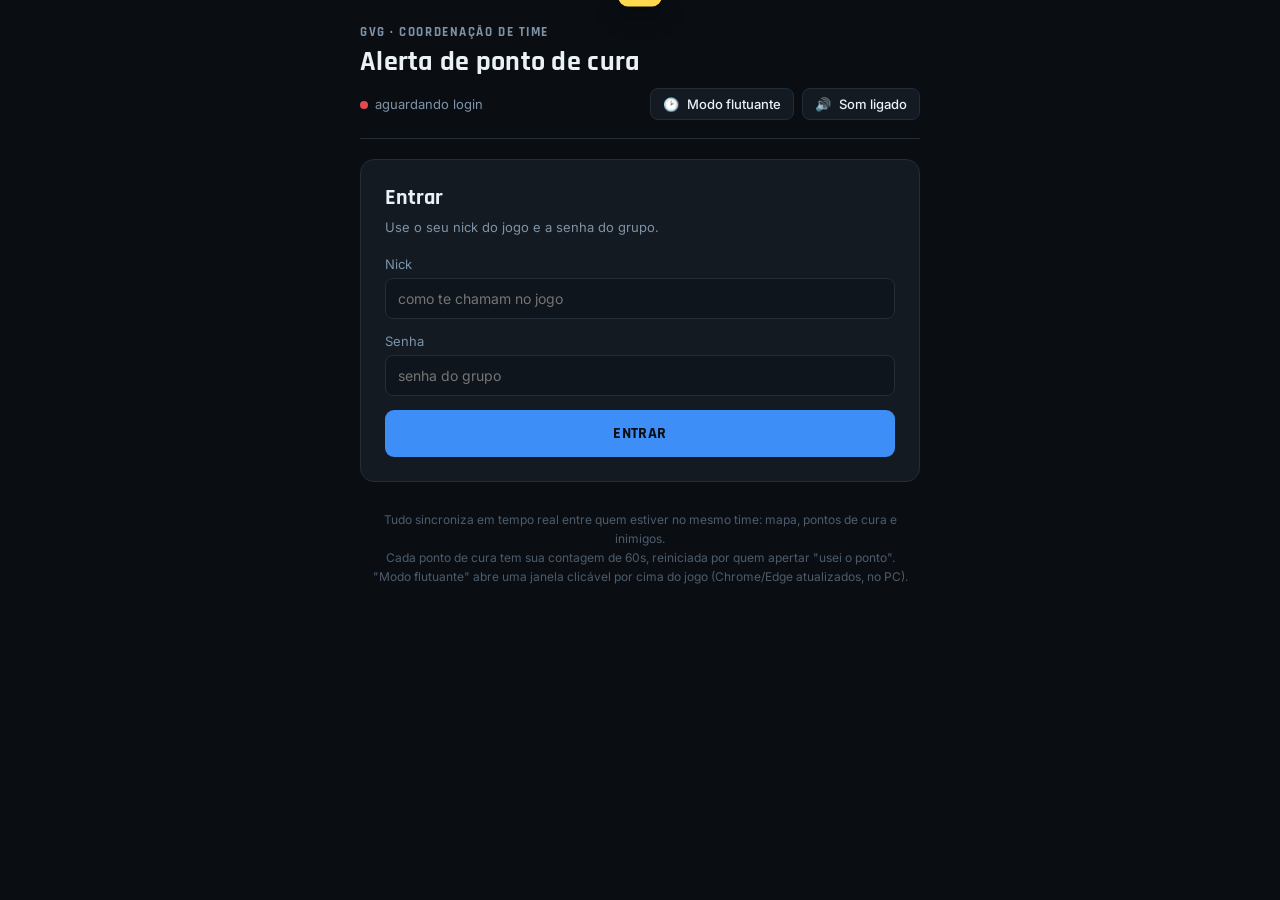
==== commit 74d59a2c: "Add files via upload" ====
--- a/index.html
+++ b/index.html
@@ -16,6 +16,7 @@
     --dim:#7E93A7;
     --dimmer:#4D5C6C;
     --ready:#FFD84D;
+    --bad:#E5484D;
   }
   *{box-sizing:border-box;}
   html,body{margin:0;padding:0;}
@@ -28,153 +29,80 @@
   }
   .wrap{max-width:560px;margin:0 auto;}
 
-  header{
-    padding-bottom:18px;
-    margin-bottom:20px;
-    border-bottom:1px solid var(--hairline);
-  }
+  header{padding-bottom:18px;margin-bottom:20px;border-bottom:1px solid var(--hairline);}
   .eyebrow{
-    font-family:'Rajdhani',sans-serif;
-    font-weight:700;
-    letter-spacing:0.12em;
-    font-size:13px;
-    color:var(--dim);
-    text-transform:uppercase;
-    margin:0 0 4px;
-  }
-  h1{
-    font-family:'Rajdhani',sans-serif;
-    font-weight:700;
-    font-size:28px;
-    letter-spacing:0.01em;
-    margin:0;
-  }
+    font-family:'Rajdhani',sans-serif;font-weight:700;letter-spacing:0.12em;font-size:13px;
+    color:var(--dim);text-transform:uppercase;margin:0 0 4px;
+  }
+  h1{font-family:'Rajdhani',sans-serif;font-weight:700;font-size:28px;letter-spacing:0.01em;margin:0;}
   .status-line{
-    font-size:13px;
-    color:var(--dim);
-    margin-top:6px;
-    display:flex;
-    align-items:center;
-    justify-content:flex-end;
-    gap:8px;
-    flex-wrap:wrap;
-  }
+    font-size:13px;color:var(--dim);margin-top:8px;
+    display:flex;align-items:center;justify-content:space-between;gap:8px;flex-wrap:wrap;
+  }
+  .status-dot{display:inline-block;width:8px;height:8px;border-radius:50%;background:#35C48C;margin-right:7px;}
+  .status-dot.off{background:var(--bad);}
+  .header-btns{display:flex;gap:8px;}
   .sound-btn{
-    display:flex;align-items:center;gap:8px;
-    background:var(--panel);
-    border:1px solid var(--hairline);
-    color:var(--text);
-    font-family:'Inter',sans-serif;
-    font-size:13px;
-    font-weight:500;
-    padding:7px 12px;
-    border-radius:8px;
-    cursor:pointer;
+    display:flex;align-items:center;gap:8px;background:var(--panel);border:1px solid var(--hairline);
+    color:var(--text);font-family:'Inter',sans-serif;font-size:13px;font-weight:500;
+    padding:7px 12px;border-radius:8px;cursor:pointer;
   }
   .sound-btn:active{transform:scale(0.97);}
 
   .hidden{display:none !important;}
 
-  .section-label{
-    font-size:13px;
-    color:var(--dim);
-    margin-bottom:10px;
-    display:block;
-  }
+  .section-label{font-size:13px;color:var(--dim);margin-bottom:10px;display:block;}
   .picker{margin-bottom:22px;}
+  .nick-input{
+    width:100%;background:var(--panel-2);border:1px solid var(--hairline);color:var(--text);
+    font-family:'Inter',sans-serif;font-size:14px;padding:11px 12px;border-radius:8px;
+  }
   .chip-row{display:flex;gap:8px;flex-wrap:wrap;}
   .chip{
-    font-family:'Rajdhani',sans-serif;
-    font-weight:600;
-    font-size:15px;
-    letter-spacing:0.02em;
-    padding:10px 14px;
-    border-radius:20px;
-    border:1.5px solid var(--hairline);
-    background:transparent;
-    color:var(--dim);
-    cursor:pointer;
-    flex:1 1 21%;
-    min-width:74px;
-    text-align:center;
+    font-family:'Rajdhani',sans-serif;font-weight:600;font-size:15px;letter-spacing:0.02em;
+    padding:10px 14px;border-radius:20px;border:1.5px solid var(--hairline);background:transparent;
+    color:var(--dim);cursor:pointer;flex:1 1 21%;min-width:74px;text-align:center;
   }
   .chip[data-active="true"]{color:var(--void);border-color:transparent;}
 
   .map-list{display:flex;flex-direction:column;gap:8px;}
   .map-btn{
-    display:flex;
-    align-items:center;
-    justify-content:space-between;
-    width:100%;
-    text-align:left;
-    background:var(--panel);
-    border:1.5px solid var(--hairline);
-    border-radius:10px;
-    padding:12px 16px;
-    color:var(--text);
-    cursor:pointer;
-    font-family:'Inter',sans-serif;
-  }
-  .map-btn .map-name{
-    font-family:'Rajdhani',sans-serif;
-    font-weight:600;
-    font-size:16px;
-  }
+    display:flex;align-items:center;justify-content:space-between;width:100%;text-align:left;
+    background:var(--panel);border:1.5px solid var(--hairline);border-radius:10px;padding:12px 16px;
+    color:var(--text);cursor:pointer;font-family:'Inter',sans-serif;
+  }
+  .map-btn .map-name{font-family:'Rajdhani',sans-serif;font-weight:600;font-size:16px;}
   .map-btn .map-badge{
-    font-size:12px;
-    color:var(--dim);
-    background:var(--panel-2);
-    border:1px solid var(--hairline);
-    padding:3px 9px;
-    border-radius:20px;
-    white-space:nowrap;
+    font-size:12px;color:var(--dim);background:var(--panel-2);border:1px solid var(--hairline);
+    padding:3px 9px;border-radius:20px;white-space:nowrap;
   }
   .map-btn[data-active="true"]{border-color:var(--accent,#3E8EF7);}
   .map-btn[data-active="true"] .map-badge{color:var(--text);}
 
   .placeholder{
-    background:var(--panel);
-    border:1px dashed var(--hairline);
-    border-radius:14px;
-    padding:40px 20px;
-    text-align:center;
-    color:var(--dim);
-    font-size:14px;
+    background:var(--panel);border:1px dashed var(--hairline);border-radius:14px;
+    padding:40px 20px;text-align:center;color:var(--dim);font-size:14px;
   }
 
   .top-bar{
-    display:flex;
-    align-items:center;
-    justify-content:space-between;
-    gap:10px;
-    background:var(--panel);
-    border:1px solid var(--hairline);
-    border-radius:10px;
-    padding:10px 14px;
-    margin-bottom:18px;
-    font-size:13px;
+    display:flex;align-items:center;justify-content:space-between;gap:10px;
+    background:var(--panel);border:1px solid var(--hairline);border-radius:10px;
+    padding:10px 14px;margin-bottom:10px;font-size:13px;
   }
   .top-bar .info{font-family:'Rajdhani',sans-serif;font-weight:600;font-size:15px;}
   .top-bar .info span.dim{color:var(--dim);font-weight:500;}
   .top-bar button{
-    background:var(--panel-2);
-    border:1px solid var(--hairline);
-    color:var(--text);
-    font-size:12px;
-    font-weight:600;
-    padding:7px 12px;
-    border-radius:8px;
-    cursor:pointer;
-    font-family:'Rajdhani',sans-serif;
-  }
+    background:var(--panel-2);border:1px solid var(--hairline);color:var(--text);font-size:12px;
+    font-weight:600;padding:7px 12px;border-radius:8px;cursor:pointer;font-family:'Rajdhani',sans-serif;
+  }
+  .presence{font-size:12px;color:var(--dim);margin:0 0 18px 2px;min-height:16px;}
 
   .enemy-section{margin-bottom:20px;}
   .enemy-row{display:flex;gap:10px;flex-wrap:wrap;}
   .enemy-dot{
-    width:52px;height:52px;border-radius:50%;flex:none;
-    display:flex;align-items:center;justify-content:center;
-    font-family:'JetBrains Mono',monospace;font-weight:700;font-size:15px;
-    border:none;cursor:pointer;transition:transform .1s;
+    width:52px;height:52px;border-radius:50%;flex:none;display:flex;align-items:center;justify-content:center;
+    font-family:'JetBrains Mono',monospace;font-weight:700;font-size:15px;border:none;cursor:pointer;
+    transition:transform .1s;
   }
   .enemy-dot:active{transform:scale(0.93);}
   .enemy-dot.dead{cursor:default;}
@@ -182,20 +110,11 @@
   .enemy-col{display:flex;flex-direction:column;align-items:center;}
 
   .points-grid{display:flex;flex-direction:column;gap:12px;}
-
   .card{
-    position:relative;
-    display:flex;
-    align-items:center;
-    gap:16px;
-    background:var(--panel);
-    border:1px solid var(--hairline);
-    border-radius:14px;
-    padding:14px 16px;
-    overflow:hidden;
+    position:relative;display:flex;align-items:center;gap:16px;background:var(--panel);
+    border:1px solid var(--hairline);border-radius:14px;padding:14px 16px;overflow:hidden;
   }
   .card .band{position:absolute;top:0;left:0;bottom:0;width:4px;}
-
   .ring-wrap{position:relative;width:92px;height:92px;flex:none;}
   svg.ring{transform:rotate(-90deg);}
   .ring-bg{fill:none;stroke:var(--hairline);stroke-width:7;}
@@ -203,26 +122,15 @@
   .ring-center{position:absolute;inset:0;display:flex;flex-direction:column;align-items:center;justify-content:center;}
   .ring-time{font-family:'JetBrains Mono',monospace;font-weight:700;font-size:22px;line-height:1;}
   .ring-unit{font-size:9px;color:var(--dim);letter-spacing:0.05em;margin-top:2px;}
-
   .card-body{flex:1;min-width:0;}
   .point-name{font-family:'Rajdhani',sans-serif;font-weight:700;font-size:17px;letter-spacing:0.02em;margin-bottom:2px;}
   .status-label{font-family:'Rajdhani',sans-serif;font-weight:700;font-size:13px;letter-spacing:0.02em;margin-bottom:2px;}
   .status-sub{font-size:12px;color:var(--dim);line-height:1.3;margin-bottom:10px;}
-
   .use-btn{
-    font-family:'Rajdhani',sans-serif;
-    font-weight:700;
-    font-size:13px;
-    letter-spacing:0.03em;
-    text-transform:uppercase;
-    padding:9px 14px;
-    border-radius:8px;
-    border:none;
-    cursor:pointer;
-    color:var(--void);
+    font-family:'Rajdhani',sans-serif;font-weight:700;font-size:13px;letter-spacing:0.03em;
+    text-transform:uppercase;padding:9px 14px;border-radius:8px;border:none;cursor:pointer;color:var(--void);
   }
   .use-btn:active{transform:scale(0.97);}
-
   .card.is-ready{box-shadow:0 0 0 2px var(--ready);}
   .card.is-ready .status-label{color:var(--ready);}
   .card.pulse{animation:pulseGlow 1s ease-in-out infinite;}
@@ -231,33 +139,39 @@
     50%{box-shadow:0 0 18px 3px var(--ready);}
   }
 
+  .login-card{background:var(--panel);border:1px solid var(--hairline);border-radius:14px;padding:24px;}
+  .login-card h2{font-family:'Rajdhani',sans-serif;font-size:22px;margin:0 0 6px;}
+  .login-card .sub{font-size:13px;color:var(--dim);line-height:1.5;margin:0 0 18px;}
+  .login-card label{font-size:13px;color:var(--dim);display:block;margin:0 0 6px;}
+  .login-card .nick-input{margin-bottom:14px;}
+  .login-error{color:var(--bad);font-size:13px;line-height:1.4;margin:-2px 0 12px;}
+  .primary-btn{
+    width:100%;font-family:'Rajdhani',sans-serif;font-weight:700;font-size:16px;letter-spacing:0.03em;
+    text-transform:uppercase;padding:13px;border-radius:9px;border:none;cursor:pointer;color:var(--void);background:#3E8EF7;
+  }
+  .primary-btn:active{transform:scale(0.98);}
+  .primary-btn:disabled{opacity:0.6;cursor:default;}
+  .user-line{display:flex;align-items:center;justify-content:space-between;gap:10px;font-size:13px;color:var(--dim);margin-bottom:18px;}
+  .user-line b{color:var(--text);}
+  .user-line button{
+    background:var(--panel-2);border:1px solid var(--hairline);color:var(--text);font-size:12px;font-weight:600;
+    padding:6px 12px;border-radius:8px;cursor:pointer;font-family:'Rajdhani',sans-serif;
+  }
+
+  body.offline .use-btn, body.offline .enemy-dot{opacity:0.45;}
+
   .alert-banner{
-    position:fixed;top:16px;left:50%;
-    transform:translateX(-50%) translateY(-140%);
-    background:var(--ready);
-    color:var(--void);
-    font-family:'Rajdhani',sans-serif;
-    font-weight:700;
-    font-size:15px;
-    letter-spacing:0.03em;
-    padding:12px 22px;
-    border-radius:10px;
-    z-index:50;
-    transition:transform .35s ease;
-    box-shadow:0 8px 24px rgba(0,0,0,0.4);
-    max-width:90vw;
-    text-align:center;
-  }
+    position:fixed;top:16px;left:50%;transform:translateX(-50%) translateY(-140%);
+    background:var(--ready);color:var(--void);font-family:'Rajdhani',sans-serif;font-weight:700;
+    font-size:15px;letter-spacing:0.03em;padding:12px 22px;border-radius:10px;z-index:50;
+    transition:transform .35s ease;box-shadow:0 8px 24px rgba(0,0,0,0.4);max-width:90vw;text-align:center;
+  }
+  .alert-banner.warn{background:var(--bad);color:#fff;}
   .alert-banner.show{transform:translateX(-50%) translateY(0);}
 
   .pip-note{
-    font-size:12px;color:var(--dim);
-    background:var(--panel);
-    border:1px solid var(--hairline);
-    border-radius:10px;
-    padding:10px 14px;
-    margin-bottom:18px;
-    line-height:1.5;
+    font-size:12px;color:var(--dim);background:var(--panel);border:1px solid var(--hairline);
+    border-radius:10px;padding:10px 14px;margin-bottom:18px;line-height:1.5;
   }
   .pip-note.warn{color:var(--ready);border-color:var(--ready);}
 
@@ -270,23 +184,40 @@
   <header>
     <p class="eyebrow">GVG · Coordenação de time</p>
     <h1>Alerta de ponto de cura</h1>
-    <p class="status-line">
-      <button class="sound-btn" id="pipBtn" type="button">
-        <span>&#128337;</span><span id="pipLabel">Modo flutuante</span>
-      </button>
-      <button class="sound-btn" id="soundBtn" type="button">
-        <span id="soundIcon">&#128266;</span><span id="soundLabel">Som ligado</span>
-      </button>
-    </p>
+    <div class="status-line">
+      <span><span class="status-dot off" id="syncDot"></span><span id="syncText">conectando...</span></span>
+      <span class="header-btns">
+        <button class="sound-btn" id="pipBtn" type="button">
+          <span>&#128337;</span><span id="pipLabel">Modo flutuante</span>
+        </button>
+        <button class="sound-btn" id="soundBtn" type="button">
+          <span id="soundIcon">&#128266;</span><span id="soundLabel">Som ligado</span>
+        </button>
+      </span>
+    </div>
   </header>
 
   <div class="pip-note hidden" id="pipNote"></div>
 
-  <div id="selectionScreen">
-    <div class="picker">
-      <span class="section-label">Seu nick:</span>
-      <input type="text" id="nickInput" placeholder="como te chamam no jogo" maxlength="20"
-        style="width:100%;background:var(--panel-2);border:1px solid var(--hairline);color:var(--text);font-family:'Inter',sans-serif;font-size:14px;padding:11px 12px;border-radius:8px;">
+  <div id="bootScreen" class="placeholder">Entrando...</div>
+
+  <div id="loginScreen" class="hidden">
+    <div class="login-card">
+      <h2>Entrar</h2>
+      <p class="sub">Use o seu nick do jogo e a senha do grupo.</p>
+      <label for="loginNick">Nick</label>
+      <input type="text" id="loginNick" class="nick-input" placeholder="como te chamam no jogo" maxlength="20" autocomplete="username">
+      <label for="loginPass">Senha</label>
+      <input type="password" id="loginPass" class="nick-input" placeholder="senha do grupo" autocomplete="current-password">
+      <p class="login-error hidden" id="loginError"></p>
+      <button class="primary-btn" id="loginBtn" type="button">Entrar</button>
+    </div>
+  </div>
+
+  <div id="selectionScreen" class="hidden">
+    <div class="user-line">
+      <span>Logado como <b id="userName"></b></span>
+      <button id="logoutBtn" type="button">Sair</button>
     </div>
     <div class="picker">
       <span class="section-label">Escolha o seu time:</span>
@@ -304,6 +235,7 @@
       <span class="info" id="topBarInfo">Time · Mapa</span>
       <button id="changeSelectionBtn" type="button">Trocar time/mapa</button>
     </div>
+    <p class="presence" id="presenceLine"></p>
 
     <div class="enemy-section">
       <span class="section-label">Time inimigo — clique quando morrer (trava 60s até renascer):</span>
@@ -314,9 +246,9 @@
   </div>
 
   <footer>
-    Cada ponto de cura do mapa tem sua própria contagem de 60s, reiniciada por quem apertar "usei o ponto".<br>
-    Este app roda localmente no seu aparelho — sem servidor. Cada pessoa do time controla o próprio relógio.<br>
-    "Modo flutuante" abre uma janela clicável por cima de outras janelas (Chrome/Edge atualizados).
+    Tudo sincroniza em tempo real entre quem estiver no mesmo time: mapa, pontos de cura e inimigos.<br>
+    Cada ponto de cura tem sua contagem de 60s, reiniciada por quem apertar "usei o ponto".<br>
+    "Modo flutuante" abre uma janela clicável por cima do jogo (Chrome/Edge atualizados, no PC).
   </footer>
 
 </div>
@@ -362,8 +294,9 @@
 const CYCLE = 60;
 const RADIUS = 38;
 const CIRC = 2 * Math.PI * RADIUS;
-const LS_STATE = "gvg_local_state";
 const LS_PREFS = "gvg_local_prefs";
+
+/* ---------- estado ---------- */
 
 function emptyEnemySlots(){
   const o = {};
@@ -375,63 +308,286 @@
   TEAMS.forEach(t=>{ maps[t.id] = null; points[t.id] = {}; enemies[t.id] = emptyEnemySlots(); });
   return {maps, points, enemies};
 }
-
-let state = emptyState();
+function normalizeState(data){
+  const base = emptyState();
+  if(data){
+    TEAMS.forEach(t=>{
+      if(data.maps && data.maps[t.id]) base.maps[t.id] = data.maps[t.id];
+      if(data.points && data.points[t.id]) base.points[t.id] = Object.assign({}, data.points[t.id]);
+      if(data.enemies && data.enemies[t.id]) Object.assign(base.enemies[t.id], data.enemies[t.id]);
+    });
+  }
+  return base;
+}
+
+let state = emptyState();     // vem do servidor
+let presence = [];            // quem está conectado: [{id, nick, team}]
+let myId = null;              // id do meu socket (o servidor informa)
 let myTeam = null;
+let nickname = '';
+let password = '';           // fica salva neste aparelho para entrar direto da próxima vez
+let authed = false;           // esta conexão já passou pelo login
+let authFailed = false;       // senha recusada: não fica tentando de novo sozinho
+let uiMode = 'boot';          // 'boot' (entrando) | 'login' | 'app'
+let loginTimer = null, bootTimer = null;
 let soundOn = true;
-let nickname = '';
 let alertedFor = {};
 let pipWin = null;
-
-const chipRow = document.getElementById('chipRow');
-const nickInput = document.getElementById('nickInput');
-const mapSection = document.getElementById('mapSection');
-const mapList = document.getElementById('mapList');
-const placeholder = document.getElementById('placeholder');
-const selectionScreen = document.getElementById('selectionScreen');
-const pointsScreen = document.getElementById('pointsScreen');
-const topBarInfo = document.getElementById('topBarInfo');
-const changeSelectionBtn = document.getElementById('changeSelectionBtn');
-const enemyRow = document.getElementById('enemyRow');
-const pointsHolder = document.getElementById('pointsHolder');
-const alertBanner = document.getElementById('alertBanner');
-const soundBtn = document.getElementById('soundBtn');
-const soundIcon = document.getElementById('soundIcon');
-const soundLabel = document.getElementById('soundLabel');
-const pipBtn = document.getElementById('pipBtn');
-const pipLabel = document.getElementById('pipLabel');
-const pipNote = document.getElementById('pipNote');
-
-function loadLocal(){
+let gotState = false;
+let browsing = false;         // true enquanto a pessoa está escolhendo time/mapa de propósito
+let offset = 0;               // diferença entre o relógio do servidor e o meu
+let offsetInit = false;
+const serverNow = () => Date.now() + offset;
+
+const $ = (id) => document.getElementById(id);
+const chipRow = $('chipRow'), mapSection = $('mapSection'), mapList = $('mapList');
+const placeholder = $('placeholder'), selectionScreen = $('selectionScreen'), pointsScreen = $('pointsScreen');
+const topBarInfo = $('topBarInfo'), changeSelectionBtn = $('changeSelectionBtn'), presenceLine = $('presenceLine');
+const enemyRow = $('enemyRow'), pointsHolder = $('pointsHolder'), alertBanner = $('alertBanner');
+const soundBtn = $('soundBtn'), soundIcon = $('soundIcon'), soundLabel = $('soundLabel');
+const pipBtn = $('pipBtn'), pipLabel = $('pipLabel'), pipNote = $('pipNote');
+const syncDot = $('syncDot'), syncText = $('syncText');
+const loginScreen = $('loginScreen'), bootScreen = $('bootScreen'), loginNick = $('loginNick'), loginPass = $('loginPass');
+const loginBtn = $('loginBtn'), loginError = $('loginError'), userName = $('userName'), logoutBtn = $('logoutBtn');
+
+/* ---------- preferências locais (nick, senha, time e som ficam neste aparelho) ---------- */
+
+function loadPrefs(){
   try{
-    const rawState = localStorage.getItem(LS_STATE);
-    if(rawState){
-      const parsed = JSON.parse(rawState);
-      TEAMS.forEach(t=>{
-        if(parsed.maps && parsed.maps[t.id] !== undefined) state.maps[t.id] = parsed.maps[t.id];
-        if(parsed.points && parsed.points[t.id]) state.points[t.id] = parsed.points[t.id];
-        if(parsed.enemies && parsed.enemies[t.id]) Object.assign(state.enemies[t.id], parsed.enemies[t.id]);
-      });
-    }
-  }catch(e){}
-  try{
-    const rawPrefs = localStorage.getItem(LS_PREFS);
-    if(rawPrefs){
-      const p = JSON.parse(rawPrefs);
+    const raw = localStorage.getItem(LS_PREFS);
+    if(raw){
+      const p = JSON.parse(raw);
       myTeam = p.myTeam || null;
       soundOn = p.soundOn !== undefined ? p.soundOn : true;
       nickname = p.nickname || '';
+      password = p.password || '';
     }
   }catch(e){}
-  nickInput.value = nickname;
-}
-function saveState(){ try{ localStorage.setItem(LS_STATE, JSON.stringify(state)); }catch(e){} }
-function savePrefs(){ try{ localStorage.setItem(LS_PREFS, JSON.stringify({myTeam, soundOn, nickname})); }catch(e){} }
-
-nickInput.addEventListener('input', ()=>{
-  nickname = nickInput.value.trim();
+}
+function savePrefs(){ try{ localStorage.setItem(LS_PREFS, JSON.stringify({myTeam, soundOn, nickname, password})); }catch(e){} }
+
+/* ---------- conexão em tempo real ---------- */
+
+let ws = null, connected = false, lastRx = 0, reconnectDelay = 1000, reconnectTimer = null;
+
+function setConn(ok){
+  connected = ok;
+  syncDot.classList.toggle('off', !ok);
+  syncText.textContent = ok ? 'conectado em tempo real'
+    : (uiMode === 'login' ? 'aguardando login' : (uiMode === 'boot' ? 'conectando...' : 'reconectando...'));
+  document.body.classList.toggle('offline', !ok);
+}
+
+function connect(){
+  if(!nickname || !password || authFailed) return;
+  if(!location.host){
+    syncText.textContent = 'abra pelo link do site (não pelo arquivo baixado)';
+    return;
+  }
+  const proto = location.protocol === 'https:' ? 'wss' : 'ws';
+  const room = new URLSearchParams(location.search).get('room');
+  const url = `${proto}://${location.host}/api/ws` + (room ? `?room=${encodeURIComponent(room)}` : '');
+  let sock;
+  try{ sock = new WebSocket(url); }catch(e){ scheduleReconnect(); return; }
+  ws = sock;
+  sock.onopen = ()=>{ reconnectDelay = 1000; lastRx = Date.now(); sendLogin(); };
+  sock.onmessage = onServerMessage;
+  sock.onclose = ()=>{ if(ws === sock) dropSocket(); };
+  sock.onerror = ()=>{ if(ws === sock) dropSocket(); };
+}
+// abandona a conexão atual (sem esperar o aperto de mão de fechamento, que pode nunca vir) e tenta de novo
+function closeSocketQuiet(){
+  const old = ws;
+  ws = null;
+  authed = false;
+  clearTimeout(reconnectTimer);
+  reconnectTimer = null;
+  if(old){
+    old.onopen = old.onmessage = old.onclose = old.onerror = null;
+    try{ old.close(); }catch(e){}
+  }
+}
+function dropSocket(){
+  closeSocketQuiet();
+  setConn(false);
+  scheduleReconnect();
+}
+function scheduleReconnect(){
+  if(authFailed || !nickname || !password) return;
+  clearTimeout(reconnectTimer);
+  reconnectTimer = setTimeout(()=>{ reconnectTimer = null; connect(); }, reconnectDelay);
+  reconnectDelay = Math.min(Math.round(reconnectDelay * 1.6), 8000);
+}
+function keepAlive(){
+  if(ws && ws.readyState === 1){
+    if(Date.now() - lastRx > 75000){ dropSocket(); return; }   // servidor mudo: reconecta
+    try{ ws.send('ping'); }catch(e){}
+  } else if(!reconnectTimer && !authFailed && nickname && password){
+    connect();
+  }
+}
+function reconnectNow(){
+  if(authFailed || !nickname || !password) return;
+  if(ws && ws.readyState <= 1) return;       // já conectado/conectando
+  clearTimeout(reconnectTimer);
+  reconnectTimer = null;
+  reconnectDelay = 1000;
+  connect();
+}
+window.addEventListener('online', reconnectNow);
+document.addEventListener('visibilitychange', ()=>{ if(!document.hidden) reconnectNow(); });
+
+function send(obj, quiet){
+  if(ws && ws.readyState === 1 && (authed || obj.t === 'login')){ ws.send(JSON.stringify(obj)); return true; }
+  if(!quiet) showBanner('Sem conexão com o servidor — tentando reconectar...', true);
+  return false;
+}
+function sendHello(){ send({t:'hello', team:myTeam}, true); }
+function sendLogin(){ send({t:'login', nick:nickname, pass:password, team:myTeam}, true); }
+
+function onServerMessage(ev){
+  lastRx = Date.now();
+  if(typeof ev.data !== 'string' || ev.data === 'pong') return;
+  let msg;
+  try{ msg = JSON.parse(ev.data); }catch(e){ return; }
+  if(msg.t === 'login_ok'){
+    authed = true;
+    clearTimeout(loginTimer);
+    clearTimeout(bootTimer);
+    if(msg.nick) nickname = msg.nick;
+    savePrefs();
+    setConn(true);
+    resetLoginButton();
+    return;
+  }
+  if(msg.t === 'login_fail'){ onLoginFail(msg.reason); return; }
+  if(msg.t === 'state'){
+    if(msg.now){
+      const cand = msg.now - Date.now();
+      offset = offsetInit ? offset * 0.8 + cand * 0.2 : cand;
+      offsetInit = true;
+    }
+    if(msg.you) myId = msg.you;
+    if(msg.presence) presence = msg.presence;
+    const prevMap = currentMapId();
+    state = normalizeState(msg.data);
+    gotState = true;
+    if(uiMode !== 'app') setMode('app');
+    onStateChanged(prevMap);
+  } else if(msg.t === 'presence'){
+    presence = msg.presence || [];
+    renderPresence();
+  }
+}
+
+function onStateChanged(prevMap){
+  const cur = currentMapId();
+  if(myTeam){
+    if(cur && !browsing && cur !== prevMap){
+      alertedFor = {};
+      enterPointsScreen();            // alguém do time escolheu (ou trocou) o mapa
+    } else if(cur && !browsing && pointsScreen.classList.contains('hidden')){
+      enterPointsScreen();
+    } else if(!cur && !browsing){
+      renderMapSection();
+    } else {
+      if(!selectionScreen.classList.contains('hidden')) renderMapSection();
+      renderTimers();
+      renderEnemies();
+    }
+  }
+  renderPresence();
+}
+
+/* ---------- telas ---------- */
+
+function setMode(m){
+  uiMode = m;
+  loginScreen.classList.toggle('hidden', m !== 'login');
+  bootScreen.classList.toggle('hidden', m !== 'boot');
+  if(m === 'app'){
+    userName.textContent = nickname;
+    selectionScreen.classList.remove('hidden');
+    pointsScreen.classList.add('hidden');
+  } else {
+    selectionScreen.classList.add('hidden');
+    pointsScreen.classList.add('hidden');
+    closeFloating();
+    if(m === 'boot') bootScreen.textContent = `Entrando como ${nickname}...`;
+  }
+  if(!connected) setConn(false);          // atualiza o texto do status
+}
+
+function showLoginError(t){ loginError.textContent = t; loginError.classList.remove('hidden'); }
+function hideLoginError(){ loginError.classList.add('hidden'); }
+function resetLoginButton(){ loginBtn.disabled = false; loginBtn.textContent = 'Entrar'; }
+
+function showLogin(errorText, clearPass){
+  clearTimeout(bootTimer);
+  setMode('login');
+  loginNick.value = nickname;
+  if(clearPass) loginPass.value = '';
+  if(errorText) showLoginError(errorText); else hideLoginError();
+  resetLoginButton();
+}
+
+function submitLogin(){
+  const n = loginNick.value.trim(), p = loginPass.value;
+  if(!location.host){ showLoginError('Abra pelo link do site, não pelo arquivo baixado.'); return; }
+  if(n.length < 2){ showLoginError('Digite seu nick (pelo menos 2 letras).'); return; }
+  if(!p){ showLoginError('Digite a senha.'); return; }
+  hideLoginError();
+  nickname = n; password = p; authFailed = false;
+  loginBtn.disabled = true; loginBtn.textContent = 'Entrando...';
+  closeSocketQuiet();
+  reconnectDelay = 1000;
+  connect();
+  clearTimeout(loginTimer);
+  loginTimer = setTimeout(()=>{
+    if(!authed){
+      closeSocketQuiet();
+      authFailed = true;
+      resetLoginButton();
+      showLoginError('Não consegui falar com o servidor. Confira a internet e tente de novo.');
+    }
+  }, 9000);
+}
+
+function onLoginFail(reason){
+  const wasLoggedBefore = uiMode !== 'login';      // entrou sozinho com a senha salva e ela não vale mais
+  authFailed = true;
+  authed = false;
+  gotState = false;
+  clearTimeout(loginTimer);
+  password = '';
   savePrefs();
-});
+  closeSocketQuiet();
+  const txt = {
+    senha: 'Senha incorreta.',
+    nick: 'Nick inválido (use pelo menos 2 letras).',
+    bloqueado: 'Muitas tentativas erradas. Espere 1 minuto e tente de novo.'
+  }[reason] || 'Não foi possível entrar.';
+  showLogin(wasLoggedBefore && reason === 'senha' ? 'A senha mudou. Entre de novo.' : txt, wasLoggedBefore);
+}
+
+function logout(){
+  password = '';
+  authFailed = true;
+  gotState = false;
+  savePrefs();
+  closeSocketQuiet();
+  closeFloating();
+  state = emptyState();
+  presence = [];
+  myId = null;
+  browsing = false;
+  setConn(false);
+  showLogin('', true);
+}
+
+loginBtn.addEventListener('click', submitLogin);
+[loginNick, loginPass].forEach(el => el.addEventListener('keydown', e => { if(e.key === 'Enter') submitLogin(); }));
+logoutBtn.addEventListener('click', logout);
 
 function buildChips(){
   chipRow.innerHTML = TEAMS.map(t=>`<button class="chip" data-team="${t.id}" data-active="false" type="button">${t.name}</button>`).join('');
@@ -446,9 +602,11 @@
 
 function selectTeam(id){
   myTeam = id;
+  browsing = false;
   renderChips();
   savePrefs();
   closeFloating();
+  sendHello();
   if(currentMapId()){
     enterPointsScreen();
   } else {
@@ -456,6 +614,7 @@
     selectionScreen.classList.remove('hidden');
     renderMapSection();
   }
+  renderPresence();
 }
 
 function renderChips(){
@@ -473,6 +632,12 @@
     mapSection.classList.add('hidden');
     placeholder.classList.remove('hidden');
     placeholder.textContent = 'Selecione o seu time acima para continuar.';
+    return;
+  }
+  if(!gotState){
+    mapSection.classList.add('hidden');
+    placeholder.classList.remove('hidden');
+    placeholder.textContent = 'Conectando ao servidor...';
     return;
   }
   mapSection.classList.remove('hidden');
@@ -492,58 +657,70 @@
 }
 
 function selectMap(mapId){
-  state.maps[myTeam] = mapId;
+  if(!send({t:'map', team:myTeam, map:mapId})) return;
+  if(state.maps[myTeam] !== mapId){
+    state.maps[myTeam] = mapId;
+    state.points[myTeam] = {};
+    state.enemies[myTeam] = emptyEnemySlots();
+  }
   alertedFor = {};
-  saveState();
-  closeFloating();
   enterPointsScreen();
 }
 
 function enterPointsScreen(){
+  browsing = false;
   const map = currentMapObj();
   const team = currentTeamObj();
-  if(!map){ renderMapSection(); return; }
+  if(!map){
+    pointsScreen.classList.add('hidden');
+    selectionScreen.classList.remove('hidden');
+    renderMapSection();
+    return;
+  }
 
   selectionScreen.classList.add('hidden');
   pointsScreen.classList.remove('hidden');
   topBarInfo.innerHTML = `${team.name} <span class="dim">·</span> ${map.name}`;
-
   buildEnemyRow(document, enemyRow);
-  renderEnemies();
 
   if(map.points.length === 0){
     pointsHolder.innerHTML = `<div class="placeholder">${map.name} não tem pontos de cura para monitorar.</div>`;
-    return;
-  }
-  pointsHolder.innerHTML = map.points.map(p => `
-    <div class="card" data-point="${p.id}" id="card-${p.id}">
-      <div class="band" style="background:${team.color}"></div>
-      <div class="ring-wrap">
-        <svg class="ring" width="92" height="92" viewBox="0 0 92 92">
-          <circle class="ring-bg" cx="46" cy="46" r="${RADIUS}"></circle>
-          <circle class="ring-fg" id="ring-${p.id}" cx="46" cy="46" r="${RADIUS}"
-            stroke="${team.color}" stroke-dasharray="${CIRC}" stroke-dashoffset="${CIRC}"></circle>
-        </svg>
-        <div class="ring-center">
-          <span class="ring-time" id="time-${p.id}">--</span>
-          <span class="ring-unit">seg</span>
+    closeFloating();
+  } else {
+    pointsHolder.innerHTML = map.points.map(p => `
+      <div class="card" data-point="${p.id}" id="card-${p.id}">
+        <div class="band" style="background:${team.color}"></div>
+        <div class="ring-wrap">
+          <svg class="ring" width="92" height="92" viewBox="0 0 92 92">
+            <circle class="ring-bg" cx="46" cy="46" r="${RADIUS}"></circle>
+            <circle class="ring-fg" id="ring-${p.id}" cx="46" cy="46" r="${RADIUS}"
+              stroke="${team.color}" stroke-dasharray="${CIRC}" stroke-dashoffset="${CIRC}"></circle>
+          </svg>
+          <div class="ring-center">
+            <span class="ring-time" id="time-${p.id}">--</span>
+            <span class="ring-unit">seg</span>
+          </div>
+        </div>
+        <div class="card-body">
+          <div class="point-name">${p.label}</div>
+          <div class="status-label" id="status-${p.id}">Aguardando</div>
+          <div class="status-sub" id="sub-${p.id}">Ninguém marcou o uso ainda.</div>
+          <button class="use-btn" id="btn-${p.id}" style="background:${team.color}" type="button">Usei o ponto</button>
         </div>
       </div>
-      <div class="card-body">
-        <div class="point-name">${p.label}</div>
-        <div class="status-label" id="status-${p.id}">Aguardando</div>
-        <div class="status-sub" id="sub-${p.id}">Ninguém marcou o uso ainda.</div>
-        <button class="use-btn" id="btn-${p.id}" style="background:${team.color}" type="button">Usei o ponto</button>
-      </div>
-    </div>
-  `).join('');
-  map.points.forEach(p=>{
-    document.getElementById(`btn-${p.id}`).addEventListener('click', ()=>markPointUsed(p.id));
-  });
+    `).join('');
+    map.points.forEach(p=>{
+      $(`btn-${p.id}`).addEventListener('click', ()=>markPointUsed(p.id));
+    });
+    if(pipWin && !pipWin.closed) buildFloatingDoc(pipWin, map, team);   // mapa mudou com a janela flutuante aberta
+  }
   renderTimers();
+  renderEnemies();
+  renderPresence();
 }
 
 changeSelectionBtn.addEventListener('click', ()=>{
+  browsing = true;
   pointsScreen.classList.add('hidden');
   selectionScreen.classList.remove('hidden');
   renderChips();
@@ -551,6 +728,32 @@
   closeFloating();
 });
 
+function renderPresence(){
+  if(!myTeam){ presenceLine.textContent = ''; return; }
+  const mine = presence.filter(p => p.team === myTeam);
+  const me = mine.find(p => p.id === myId);
+  const others = [];
+  mine.forEach(p=>{
+    if(p.id === myId) return;
+    if(me && p.nick === me.nick) return;
+    if(!others.includes(p.nick)) others.push(p.nick);
+  });
+  const all = (me ? [`${me.nick} (você)`] : []).concat(others);
+  presenceLine.textContent = all.length ? `Online no time (${all.length}): ${all.join(', ')}` : '';
+}
+
+/* ---------- som e alertas ---------- */
+
+let audioCtx = null;
+function getAudio(){
+  try{
+    if(!audioCtx) audioCtx = new (window.AudioContext || window.webkitAudioContext)();
+    if(audioCtx.state === 'suspended') audioCtx.resume();
+    return audioCtx;
+  }catch(e){ return null; }
+}
+document.addEventListener('pointerdown', ()=>{ getAudio(); }, {once:true});
+
 function renderSoundBtn(){
   soundIcon.textContent = soundOn ? '\u{1F50A}' : '\u{1F507}';
   soundLabel.textContent = soundOn ? 'Som ligado' : 'Som desligado';
@@ -559,18 +762,46 @@
   soundOn = !soundOn;
   renderSoundBtn();
   savePrefs();
+  if(soundOn) playBeep();
 });
+
+function playBeep(){
+  const ctx = getAudio();
+  if(!ctx) return;
+  try{
+    [660, 880, 1046].forEach((f, i)=>{
+      const osc = ctx.createOscillator();
+      const gain = ctx.createGain();
+      osc.type = 'sine';
+      osc.frequency.value = f;
+      const t0 = ctx.currentTime + i*0.14;
+      gain.gain.setValueAtTime(0.0001, t0);
+      gain.gain.exponentialRampToValueAtTime(0.28, t0 + 0.02);
+      gain.gain.exponentialRampToValueAtTime(0.0001, t0 + 0.22);
+      osc.connect(gain).connect(ctx.destination);
+      osc.start(t0);
+      osc.stop(t0 + 0.24);
+    });
+  }catch(e){}
+}
+
+function showBanner(text, warn){
+  alertBanner.textContent = text;
+  alertBanner.classList.toggle('warn', !!warn);
+  alertBanner.classList.add('show');
+  clearTimeout(showBanner._t);
+  showBanner._t = setTimeout(()=>{ alertBanner.classList.remove('show'); }, warn ? 2500 : 4000);
+}
+
+/* ---------- ações (vão pro servidor; a tela atualiza na hora) ---------- */
 
 function markPointUsed(pointId){
   if(!myTeam) return;
-  const now = Date.now();
-  state.points[myTeam][pointId] = now;
+  if(!send({t:'point', team:myTeam, point:pointId})) return;
+  state.points[myTeam][pointId] = serverNow();
   delete alertedFor[pointId];
-  saveState();
   renderTimers();
 }
-
-/* ---------- ENEMY TRACKING ---------- */
 
 function buildEnemyRow(doc, container){
   if(!container) return;
@@ -590,16 +821,17 @@
   if(!myTeam) return;
   const enemies = state.enemies[myTeam] || (state.enemies[myTeam] = emptyEnemySlots());
   const start = enemies[slotId];
-  const elapsed = start ? (Date.now() - start) / 1000 : CYCLE;
-  if(elapsed < CYCLE) return;
-  enemies[slotId] = Date.now();
-  saveState();
+  if(start && (serverNow() - start) / 1000 < CYCLE) return;     // travado até completar 60s
+  if(!send({t:'enemy', team:myTeam, slot:slotId})) return;
+  enemies[slotId] = serverNow();
   renderEnemies();
 }
+
+/* ---------- contagens ---------- */
 
 function renderEnemies(){
   if(!myTeam) return;
-  const now = Date.now();
+  const now = serverNow();
   const enemies = state.enemies[myTeam] || {};
   const docs = [document];
   if(pipWin && !pipWin.closed) docs.push(pipWin.document);
@@ -609,7 +841,6 @@
     const elapsed = start ? (now - start) / 1000 : null;
     const dead = elapsed !== null && elapsed < CYCLE;
     const remaining = dead ? Math.max(0, Math.ceil(CYCLE - elapsed)) : null;
-
     docs.forEach(doc=>{
       const dot = doc.getElementById(`enemy-${s.id}`);
       if(!dot) return;
@@ -628,41 +859,15 @@
   });
 }
 
-function playBeep(){
-  try{
-    const ctx = new (window.AudioContext || window.webkitAudioContext)();
-    const freqs = [660, 880, 1046];
-    freqs.forEach((f, i)=>{
-      const osc = ctx.createOscillator();
-      const gain = ctx.createGain();
-      osc.type = 'sine';
-      osc.frequency.value = f;
-      gain.gain.setValueAtTime(0.0001, ctx.currentTime + i*0.14);
-      gain.gain.exponentialRampToValueAtTime(0.28, ctx.currentTime + i*0.14 + 0.02);
-      gain.gain.exponentialRampToValueAtTime(0.0001, ctx.currentTime + i*0.14 + 0.22);
-      osc.connect(gain).connect(ctx.destination);
-      osc.start(ctx.currentTime + i*0.14);
-      osc.stop(ctx.currentTime + i*0.14 + 0.24);
-    });
-  }catch(e){}
-}
-
-function showBanner(text){
-  alertBanner.textContent = text;
-  alertBanner.classList.add('show');
-  clearTimeout(showBanner._t);
-  showBanner._t = setTimeout(()=>{ alertBanner.classList.remove('show'); }, 4000);
-}
-
 function renderTimers(){
   const map = currentMapObj();
   if(!map || !myTeam) return;
-  const now = Date.now();
+  const now = serverNow();
   const docs = [document];
   if(pipWin && !pipWin.closed) docs.push(pipWin.document);
 
   map.points.forEach(p=>{
-    const start = state.points[myTeam][p.id];
+    const start = (state.points[myTeam] || {})[p.id];
     const elapsed = start ? (now - start) / 1000 : null;
     const ready = elapsed !== null && elapsed >= CYCLE;
     const remaining = start ? Math.max(0, Math.ceil(CYCLE - elapsed)) : null;
@@ -705,14 +910,16 @@
 
     if(ready && alertedFor[p.id] !== start){
       alertedFor[p.id] = start;
-      showBanner(`${p.label}: ponto de cura disponível`);
-      if(soundOn) playBeep();
-      if(navigator.vibrate){ try{ navigator.vibrate([120,60,120]); }catch(e){} }
+      if(elapsed < CYCLE + 4){        // só avisa se renasceu agora (não ao abrir a página)
+        showBanner(`${p.label}: ponto de cura disponível`);
+        if(soundOn) playBeep();
+        if(navigator.vibrate){ try{ navigator.vibrate([120,60,120]); }catch(e){} }
+      }
     }
   });
 }
 
-/* ---------- DOCUMENT PICTURE-IN-PICTURE ---------- */
+/* ---------- janela flutuante (Document Picture-in-Picture) ---------- */
 
 function showPipNote(text, warn){
   pipNote.textContent = text;
@@ -729,6 +936,7 @@
       html,body{margin:0;padding:0;background:#0A0E13;color:#EAF1F7;font-family:system-ui,-apple-system,Segoe UI,sans-serif;}
       .frow{display:flex;align-items:center;gap:10px;padding:10px 12px;border-bottom:1px solid #232D38;}
       .frow:last-child{border-bottom:none;}
+      .frow.is-ready{background:rgba(255,216,77,0.14);}
       .pring{--pct:0%;width:46px;height:46px;border-radius:50%;flex:none;position:relative;background:conic-gradient(${team.color} var(--pct), #232D38 0);display:flex;align-items:center;justify-content:center;}
       .pring::before{content:'';position:absolute;inset:5px;background:#0A0E13;border-radius:50%;}
       .pring span{position:relative;z-index:1;font-weight:700;font-size:13px;font-family:monospace;}
@@ -802,31 +1010,44 @@
 }
 pipBtn.addEventListener('click', toggleFloating);
 
-function tickLoop(){
+/* ---------- relógio de 1s (num Worker, para não ser freado com a aba em segundo plano) ---------- */
+
+let tickN = 0;
+function onTick(){
+  tickN++;
   renderTimers();
   renderEnemies();
-  setInterval(()=>{
-    renderTimers();
-    renderEnemies();
-  }, 1000);
+  if(tickN % 25 === 0) keepAlive();
+}
+function startTicker(){
+  try{
+    const blob = new Blob(['setInterval(function(){postMessage(1)},1000)'], {type:'text/javascript'});
+    const w = new Worker(URL.createObjectURL(blob));
+    w.onmessage = onTick;
+  }catch(e){
+    setInterval(onTick, 1000);
+  }
 }
 
 function init(){
   buildChips();
-  loadLocal();
+  loadPrefs();
   renderSoundBtn();
   if(!('documentPictureInPicture' in window)){
     showPipNote('Modo flutuante clicável requer Chrome ou Edge atualizado (versão 116+) no computador.', true);
   }
-  if(myTeam){
-    renderChips();
-    if(currentMapId()){
-      enterPointsScreen();
-    } else {
-      renderMapSection();
-    }
-  }
-  tickLoop();
+  renderChips();
+  renderMapSection();
+  startTicker();
+  if(nickname && password && location.host){
+    setMode('boot');                       // já tem login salvo: tenta entrar sozinho
+    connect();
+    bootTimer = setTimeout(()=>{
+      if(uiMode === 'boot') showLogin('Está demorando para conectar. Confira a internet (vou continuar tentando).', false);
+    }, 10000);
+  } else {
+    showLogin(location.host ? '' : 'Abra pelo link do site, não pelo arquivo baixado.', false);
+  }
 }
 
 init();
